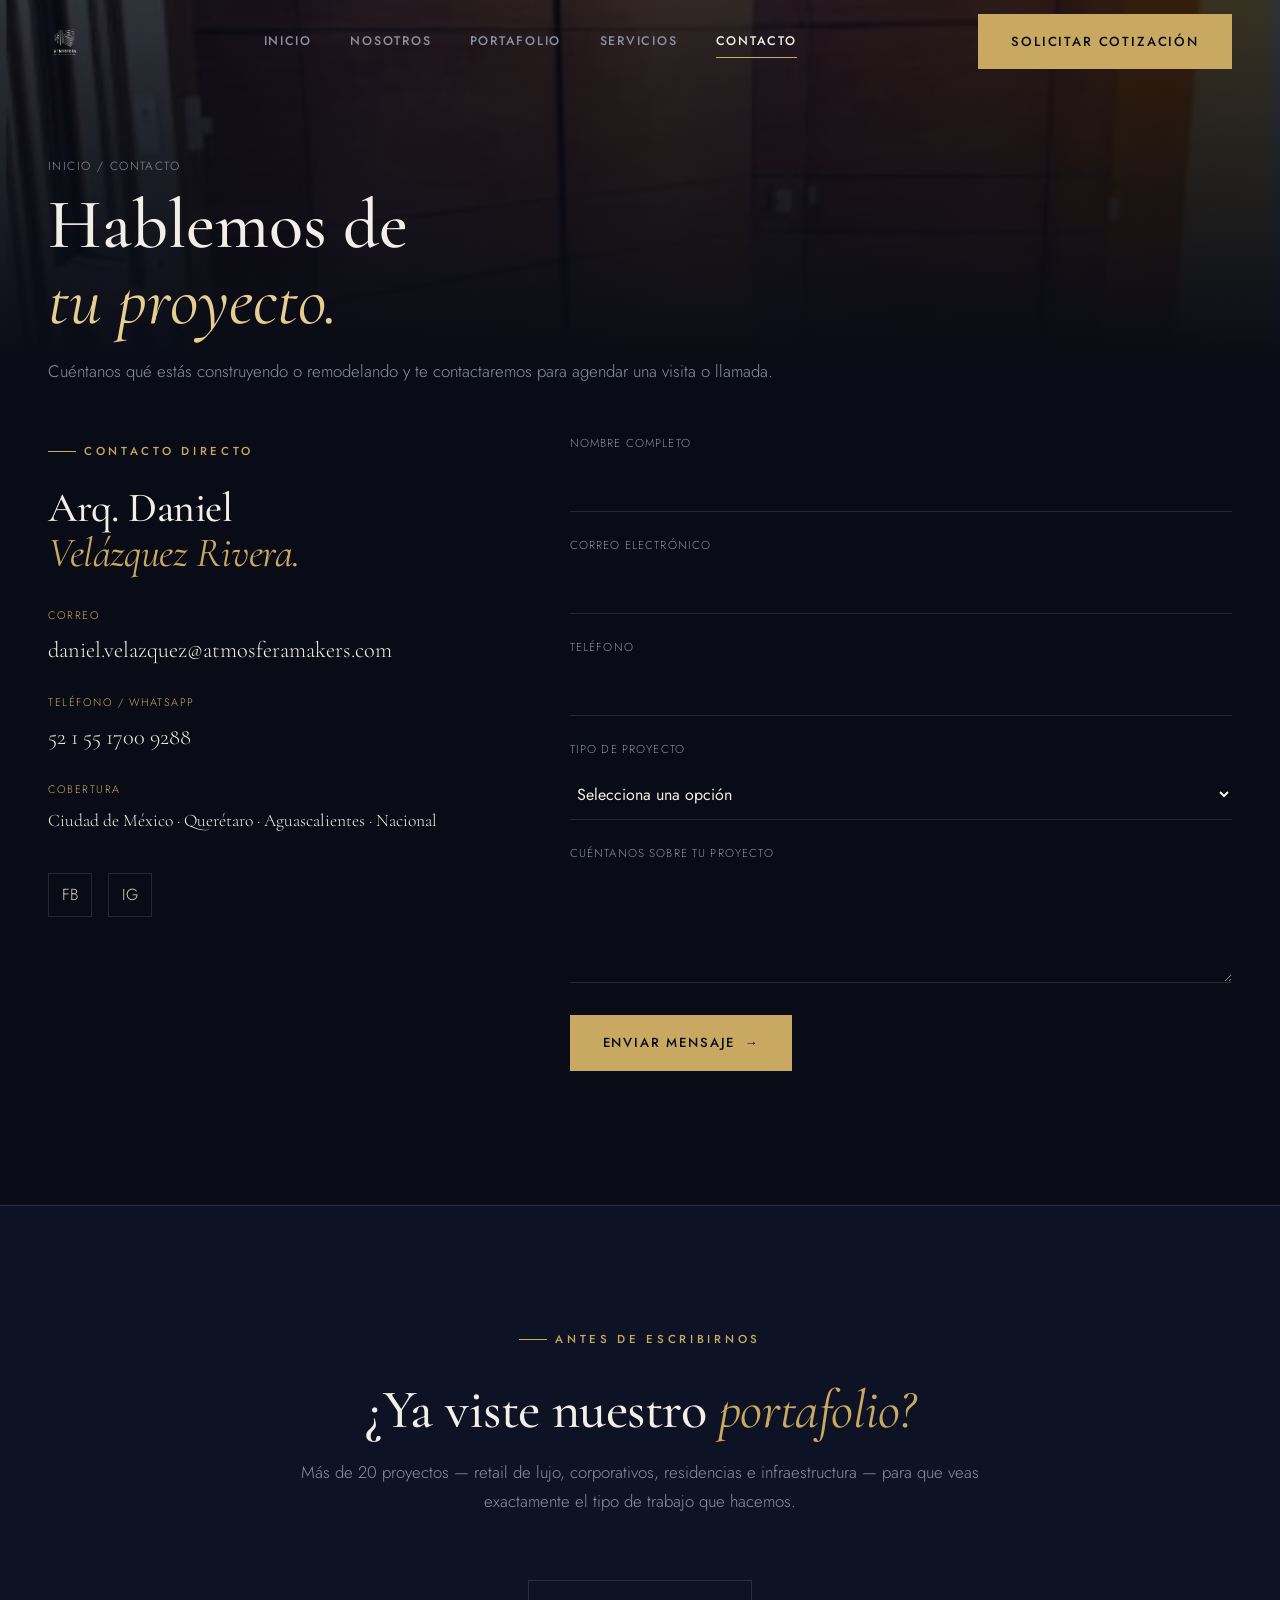
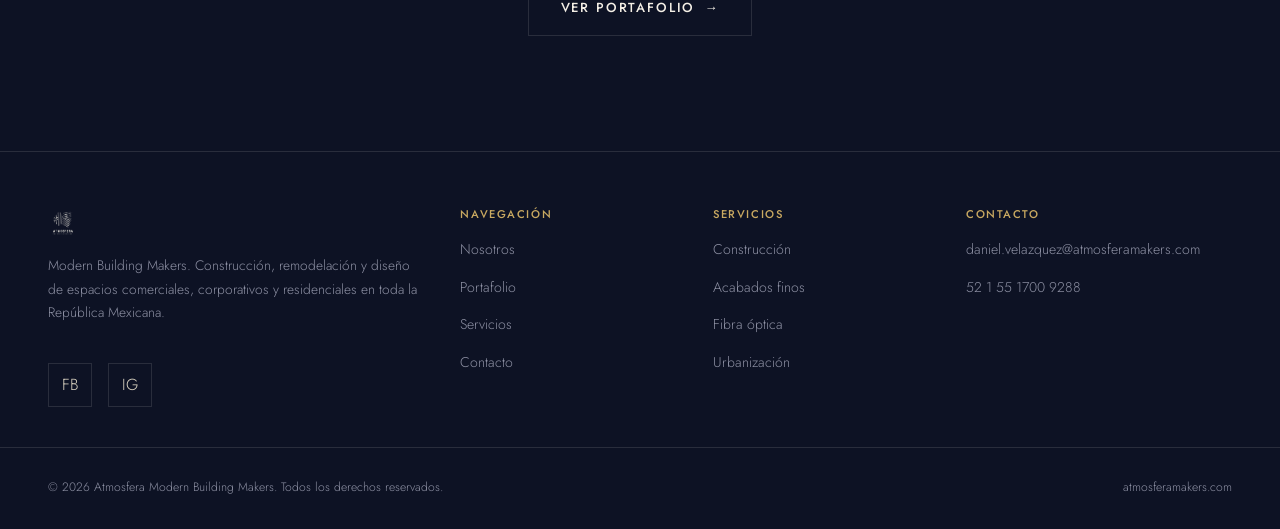
==== contacto.html @ 46e20db8 "Add files via upload" ====
<!DOCTYPE html>
<html lang="es">
<head>
<meta charset="UTF-8">
<meta name="viewport" content="width=device-width, initial-scale=1">
<title>Contacto — Atmosfera | Modern Building Makers</title>
<meta name="description" content="Solicita una cotización con Atmosfera. Escríbenos a daniel.velazquez@atmosferamakers.com o llama al 55 1700 9288.">
<link rel="canonical" href="https://www.atmosferamakers.com/contacto.html">
<meta property="og:site_name" content="Atmosfera">
<meta property="og:title" content="Contacto — Atmosfera">
<meta property="og:description" content="Cuéntanos sobre tu próximo proyecto de construcción, remodelación o diseño de interiores.">
<meta property="og:type" content="website">
<meta property="og:url" content="https://www.atmosferamakers.com/contacto.html">
<meta property="og:image" content="https://www.atmosferamakers.com/assets/img/hero-main.webp">
<meta name="twitter:card" content="summary_large_image">
<meta name="robots" content="index, follow">
<meta name="GPTBot" content="index, follow">
<meta name="Google-Extended" content="index, follow">
<link rel="icon" href="assets/img/favicon.svg" type="image/svg+xml">
<link rel="apple-touch-icon" href="assets/img/apple-touch-icon.png">
<link rel="manifest" href="assets/site.webmanifest">
<link rel="preconnect" href="https://fonts.googleapis.com">
<link rel="preconnect" href="https://fonts.gstatic.com" crossorigin>
<link rel="stylesheet" href="https://fonts.googleapis.com/css2?family=Cormorant+Garamond:ital,wght@0,400;0,500;0,600;1,400;1,500&family=Jost:wght@300;400;500;600&display=swap">
<link rel="stylesheet" href="styles.css?v=20260828">
</head>
<body data-page="contacto">
<a href="#main" class="skip-link">Saltar al contenido</a>
<div class="cursor" data-cursor-root><span class="cursor-dot"></span><span class="cursor-ring"></span></div>

<header class="nav">
  <div class="container nav-inner">
    <a href="index.html" class="nav-logo" aria-label="Atmosfera — inicio">
      <img src="assets/img/logo-light.png" alt="Atmosfera">
    </a>
    <nav class="nav-links" aria-label="Principal">
      <a href="index.html" data-nav="home">Inicio</a>
      <a href="nosotros.html" data-nav="nosotros">Nosotros</a>
      <a href="portafolio.html" data-nav="portafolio">Portafolio</a>
      <a href="servicios.html" data-nav="servicios">Servicios</a>
      <a href="contacto.html" data-nav="contacto">Contacto</a>
    </nav>
    <a href="contacto.html" class="btn btn-primary nav-cta">Solicitar cotización</a>
    <button class="nav-toggle" aria-label="Abrir menú" aria-expanded="false"><span></span><span></span><span></span></button>
  </div>
</header>
<div class="mobile-menu" id="mobile-menu">
  <a href="index.html">Inicio</a>
  <a href="nosotros.html">Nosotros</a>
  <a href="portafolio.html">Portafolio</a>
  <a href="servicios.html">Servicios</a>
  <a href="contacto.html">Contacto</a>
  <a href="contacto.html" class="btn btn-primary">Solicitar cotización</a>
</div>

<main id="main">
  <header class="page-header" style="padding-bottom: 1rem;">
    <div class="page-header-bg"><img src="assets/img/la-herradura-1.webp" alt="Residencia La Herradura remodelada por Atmosfera" loading="eager"></div>
    <div class="container">
      <p class="breadcrumb"><a href="index.html">Inicio</a> / Contacto</p>
      <h1 class="page-title">Hablemos de<br><em>tu proyecto.</em></h1>
      <p class="page-lede">Cuéntanos qué estás construyendo o remodelando y te contactaremos para agendar una visita o llamada.</p>
    </div>
  </header>

  <section class="section" style="padding-top: 2rem;">
    <div class="container contact-grid">
      <div class="contact-info">
        <p class="eyebrow reveal">Contacto directo</p>
        <h2 class="section-title reveal" style="font-size: clamp(1.8rem,3.4vw,2.6rem);">Arq. Daniel<br><em>Velázquez Rivera.</em></h2>
        <dl class="reveal">
          <div>
            <dt>Correo</dt>
            <dd><a href="mailto:daniel.velazquez@atmosferamakers.com" data-brand-email>daniel.velazquez@atmosferamakers.com</a></dd>
          </div>
          <div>
            <dt>Teléfono / WhatsApp</dt>
            <dd><a href="tel:+525517009288" data-brand-phone>52 1 55 1700 9288</a></dd>
          </div>
          <div>
            <dt>Cobertura</dt>
            <dd style="font-size: 1.1rem;">Ciudad de México · Querétaro · Aguascalientes · Nacional</dd>
          </div>
        </dl>
        <div class="social-row reveal">
          <a href="#" data-brand-fb aria-label="Facebook" target="_blank" rel="noopener">FB</a>
          <a href="#" data-brand-ig aria-label="Instagram" target="_blank" rel="noopener">IG</a>
        </div>
      </div>

      <div class="contact-form reveal">
        <form id="contact-form" action="https://formspree.io/f/YOUR_FORM_ID" method="POST">
          <div class="form-field">
            <label for="f-name">Nombre completo</label>
            <input type="text" id="f-name" name="name" required autocomplete="name">
          </div>
          <div class="form-field">
            <label for="f-email">Correo electrónico</label>
            <input type="email" id="f-email" name="email" required autocomplete="email">
          </div>
          <div class="form-field">
            <label for="f-phone">Teléfono</label>
            <input type="tel" id="f-phone" name="phone" autocomplete="tel">
          </div>
          <div class="form-field">
            <label for="f-type">Tipo de proyecto</label>
            <select id="f-type" name="project_type" required>
              <option value="">Selecciona una opción</option>
              <option value="Construcción / remodelación comercial">Construcción / remodelación comercial</option>
              <option value="Residencial">Residencial</option>
              <option value="Corporativo / oficinas">Corporativo / oficinas</option>
              <option value="Fibra óptica / telecomunicaciones">Fibra óptica / telecomunicaciones</option>
              <option value="Urbanización / obra pública">Urbanización / obra pública</option>
              <option value="Otro">Otro</option>
            </select>
          </div>
          <div class="form-field">
            <label for="f-message">Cuéntanos sobre tu proyecto</label>
            <textarea id="f-message" name="message" required></textarea>
          </div>
          <button type="submit" class="btn btn-primary">Enviar mensaje <span class="btn-arrow" aria-hidden="true">&rarr;</span></button>
          <p class="form-status" role="status" aria-live="polite"></p>
        </form>
      </div>
    </div>
  </section>

  <section class="section" style="background: var(--bg-2); border-top: 1px solid var(--line);">
    <div class="container">
      <div class="section-head center">
        <p class="eyebrow reveal" style="justify-content:center;">Antes de escribirnos</p>
        <h2 class="section-title reveal">¿Ya viste nuestro <em>portafolio?</em></h2>
        <p class="lede reveal">Más de 20 proyectos — retail de lujo, corporativos, residencias e infraestructura — para que veas exactamente el tipo de trabajo que hacemos.</p>
      </div>
      <div style="text-align:center;">
        <a href="portafolio.html" class="btn btn-ghost">Ver portafolio <span class="btn-arrow" aria-hidden="true">&rarr;</span></a>
      </div>
    </div>
  </section>
</main>

<footer class="footer">
  <div class="container footer-top">
    <div class="footer-brand">
      <img src="assets/img/logo-light.png" alt="Atmosfera">
      <p>Modern Building Makers. Construcción, remodelación y diseño de espacios comerciales, corporativos y residenciales en toda la República Mexicana.</p>
      <div class="social-row">
        <a href="#" data-brand-fb aria-label="Facebook" target="_blank" rel="noopener">FB</a>
        <a href="#" data-brand-ig aria-label="Instagram" target="_blank" rel="noopener">IG</a>
      </div>
    </div>
    <div class="footer-col">
      <h4>Navegación</h4>
      <ul>
        <li><a href="nosotros.html">Nosotros</a></li>
        <li><a href="portafolio.html">Portafolio</a></li>
        <li><a href="servicios.html">Servicios</a></li>
        <li><a href="contacto.html">Contacto</a></li>
      </ul>
    </div>
    <div class="footer-col">
      <h4>Servicios</h4>
      <ul>
        <li><a href="servicios.html#construccion">Construcción</a></li>
        <li><a href="servicios.html#acabados">Acabados finos</a></li>
        <li><a href="servicios.html#telecom">Fibra óptica</a></li>
        <li><a href="servicios.html#urbanizacion">Urbanización</a></li>
      </ul>
    </div>
    <div class="footer-col">
      <h4>Contacto</h4>
      <ul>
        <li><a href="mailto:daniel.velazquez@atmosferamakers.com" data-brand-email>daniel.velazquez@atmosferamakers.com</a></li>
        <li><a href="tel:+525517009288" data-brand-phone>52 1 55 1700 9288</a></li>
      </ul>
    </div>
  </div>
  <div class="container footer-bottom">
    <p>© <span data-year>2026</span> Atmosfera Modern Building Makers. Todos los derechos reservados.</p>
    <p>atmosferamakers.com</p>
  </div>
</footer>

<script defer src="lib/gsap.min.js"></script>
<script defer src="lib/ScrollTrigger.min.js"></script>
<script defer src="lib/manifest.js"></script>
<script defer src="main.js?v=20260828"></script>
</body>
</html>
---- styles.css ----
/* =============================================================
   ATMOSFERA — Modern Building Makers
   1. Tokens
   ============================================================= */
@property --mesh-angle {
  syntax: '<angle>';
  initial-value: 0deg;
  inherits: false;
}

:root {
  /* palette — deep navy luxury */
  --bg:        #090c16;
  --bg-2:      #0d1224;
  --bg-3:      #131a33;
  --bg-4:      #182047;
  --cream:     #f4efe6;
  --cream-2:   #d9d2c0;
  --cream-3:   #8d90a3;
  --gold:      #c9a961;
  --gold-2:    #e6cd90;
  --royal:     #3546a8;
  --royal-2:   #4d5fc9;
  --line:      rgba(244,239,230,.12);
  --line-2:    rgba(244,239,230,.06);
  --overlay:   rgba(9,12,22,.72);

  --serif: "Cormorant Garamond", "Times New Roman", serif;
  --sans:  "Jost", "Helvetica Neue", Arial, sans-serif;

  --ease-out:    cubic-bezier(0.16, 1, 0.3, 1);
  --ease-in:     cubic-bezier(0.7, 0, 0.84, 0);
  --ease-soft:   cubic-bezier(0.25, 0.46, 0.45, 0.94);
  --ease-bounce: cubic-bezier(0.34, 1.56, 0.64, 1);

  --nav-h: 84px;
  --container: 1360px;
  --radius: 2px;
}

/* =============================================================
   2. Reset & base
   ============================================================= */
*, *::before, *::after { box-sizing: border-box; margin: 0; }
html {
  -webkit-text-size-adjust: 100%;
  tab-size: 2;
  scroll-behavior: smooth;
  scroll-padding-top: var(--nav-h);
}
body {
  font-family: var(--sans);
  font-size: 16px;
  font-weight: 300;
  line-height: 1.65;
  color: var(--cream-2);
  background: var(--bg);
  -webkit-font-smoothing: antialiased;
  text-rendering: optimizeLegibility;
  overflow-x: clip;
  overscroll-behavior-y: none;
}
img, svg, video { display: block; max-width: 100%; }
img { height: auto; }
button { font: inherit; color: inherit; cursor: pointer; border: 0; background: none; }
a { color: inherit; text-decoration: none; }
p { text-wrap: pretty; }
ul { list-style: none; padding: 0; }
h1, h2, h3, h4 { text-wrap: balance; line-height: 1.08; font-weight: 500; color: var(--cream); }
::selection { background: var(--gold); color: var(--bg); }

:focus-visible {
  outline: 1px solid var(--gold);
  outline-offset: 3px;
  border-radius: 1px;
}

.skip-link {
  position: fixed; top: -100px; left: 1rem;
  padding: .7rem 1.2rem; background: var(--cream); color: var(--bg);
  z-index: 9999; border-radius: 3px; font-weight: 500; font-family: var(--sans);
}
.skip-link:focus { top: 1rem; }

/* =============================================================
   3. Utilities
   ============================================================= */
.container { max-width: var(--container); margin: 0 auto; padding: 0 clamp(1.25rem, 4vw, 3rem); }
.sr-only {
  position: absolute; width: 1px; height: 1px; padding: 0; margin: -1px;
  overflow: hidden; clip: rect(0,0,0,0); white-space: nowrap; border: 0;
}
.eyebrow {
  font-family: var(--sans);
  font-size: .72rem;
  letter-spacing: .32em;
  text-transform: uppercase;
  color: var(--gold);
  font-weight: 500;
  display: inline-flex;
  align-items: center;
  gap: .7em;
}
.eyebrow::before {
  content: "";
  width: 28px; height: 1px;
  background: var(--gold);
  display: inline-block;
}
.section { padding: clamp(4.5rem, 9vw, 8.5rem) 0; position: relative; }
.section-head { max-width: 640px; margin-bottom: clamp(2.5rem, 5vw, 4rem); }
.section-head.center { max-width: 700px; margin-left: auto; margin-right: auto; text-align: center; }
.section-title {
  font-family: var(--serif);
  font-size: clamp(2.1rem, 4.4vw, 3.4rem);
  font-weight: 500;
  margin-top: .6em;
  letter-spacing: -0.01em;
}
.section-title em { font-style: italic; color: var(--gold); font-weight: 400; }
.lede { font-size: 1.05rem; color: var(--cream-3); margin-top: 1.1rem; line-height: 1.75; font-weight: 300; }
.divider { height: 1px; background: var(--line); border: 0; margin: 0; }

/* buttons */
.btn {
  display: inline-flex; align-items: center; gap: .7em;
  padding: 1rem 2rem;
  font-family: var(--sans);
  font-size: .82rem;
  letter-spacing: .14em;
  text-transform: uppercase;
  font-weight: 500;
  border: 1px solid transparent;
  transition: all .5s var(--ease-out);
  white-space: nowrap;
  position: relative;
}
.btn-primary { background: var(--gold); color: var(--bg); }
.btn-primary:hover { background: var(--gold-2); transform: translateY(-2px); box-shadow: 0 14px 34px -12px rgba(201,169,97,.5); }
.btn-ghost { border-color: var(--line); color: var(--cream); }
.btn-ghost:hover { border-color: var(--gold); color: var(--gold); }
.btn-arrow { transition: transform .4s var(--ease-out); }
.btn:hover .btn-arrow { transform: translateX(5px); }

/* card halo tilt */
.tilt {
  --mx: 50%; --my: 50%;
  position: relative;
  transform-style: preserve-3d;
  transition: transform .5s var(--ease-out);
}
.tilt::after {
  content: "";
  position: absolute; inset: 0;
  background: radial-gradient(320px circle at var(--mx) var(--my), rgba(201,169,97,.22), transparent 60%);
  opacity: 0; transition: opacity .4s var(--ease-out);
  pointer-events: none; z-index: 2;
}
.tilt:hover::after { opacity: 1; }

/* reveal */
.reveal { opacity: 0; transform: translateY(36px); transition: opacity 1s var(--ease-out), transform 1s var(--ease-out); }
.reveal.is-visible { opacity: 1; transform: none; }
.reveal[data-split] { opacity: 1; transform: none; }
.reveal-delay-1 { transition-delay: .1s; }
.reveal-delay-2 { transition-delay: .2s; }
.reveal-delay-3 { transition-delay: .3s; }

/* split text */
.split-line { overflow: hidden; display: block; }
.split-line > span { display: block; transform: translateY(105%); transition: transform 1s var(--ease-out); }
.split-line.is-visible > span { transform: translateY(0); }

/* =============================================================
   4. Cursor
   ============================================================= */
.cursor { position: fixed; top: 0; left: 0; pointer-events: none; z-index: 9999; display: none; opacity: 0; transition: opacity .3s var(--ease-out); }
.cursor.is-ready { opacity: 1; }
@media (hover: hover) and (pointer: fine) { .cursor { display: block; } }
.cursor-dot, .cursor-ring { position: fixed; top: 0; left: 0; pointer-events: none; will-change: transform; }
.cursor-dot { width: 5px; height: 5px; margin: -2.5px; background: var(--gold); border-radius: 50%; }
.cursor-ring {
  width: 34px; height: 34px; margin: -17px; border: 1px solid rgba(244,239,230,.5); border-radius: 50%;
  transition: width .4s var(--ease-out), height .4s var(--ease-out), margin .4s var(--ease-out), border-color .4s var(--ease-out);
}
.cursor.is-interactive .cursor-ring { width: 56px; height: 56px; margin: -28px; border-color: var(--gold); }
.has-cursor, .has-cursor a, .has-cursor button { cursor: none; }

/* =============================================================
   5. Navigation
   ============================================================= */
.nav {
  position: fixed; top: 0; left: 0; right: 0; z-index: 1000;
  height: var(--nav-h);
  display: flex; align-items: center;
  background: transparent;
  border-bottom: 1px solid transparent;
  transition: background .5s var(--ease-out), border-color .5s var(--ease-out), height .4s var(--ease-out);
}
.nav.is-scrolled { background: rgba(9,12,22,.88); backdrop-filter: blur(14px); border-color: var(--line); height: 72px; }
.nav-inner { width: 100%; display: flex; align-items: center; justify-content: space-between; gap: 2rem; }
.nav-logo { display: flex; align-items: center; gap: .7rem; }
.nav-logo img { height: 34px; width: auto; }
.nav-links { display: none; align-items: center; gap: 2.4rem; }
.nav-links a {
  font-size: .78rem; letter-spacing: .14em; text-transform: uppercase; font-weight: 500;
  color: var(--cream-3); position: relative; padding: .4rem 0;
  transition: color .35s var(--ease-out);
}
.nav-links a::after {
  content: ""; position: absolute; left: 0; right: 100%; bottom: 0; height: 1px; background: var(--gold);
  transition: right .4s var(--ease-out);
}
.nav-links a:hover, .nav-links a.is-active { color: var(--cream); }
.nav-links a:hover::after, .nav-links a.is-active::after { right: 0; }
.nav-cta { display: none; }
.nav-toggle {
  display: flex; flex-direction: column; gap: 5px; padding: .5rem;
  z-index: 1001;
}
.nav-toggle span { width: 22px; height: 1px; background: var(--cream); transition: all .4s var(--ease-out); }
.nav-toggle.is-open span:nth-child(1) { transform: translateY(6px) rotate(45deg); }
.nav-toggle.is-open span:nth-child(2) { opacity: 0; }
.nav-toggle.is-open span:nth-child(3) { transform: translateY(-6px) rotate(-45deg); }

.mobile-menu {
  position: fixed; inset: 0; z-index: 999;
  background: var(--bg-2);
  display: flex; flex-direction: column; justify-content: center; align-items: flex-start;
  padding: 2rem clamp(1.25rem,4vw,3rem);
  gap: 1.6rem;
  opacity: 0; visibility: hidden;
  transition: opacity .5s var(--ease-out), visibility 0s linear .5s;
}
.mobile-menu.is-open { opacity: 1; visibility: visible; transition: opacity .5s var(--ease-out); }
.mobile-menu a { font-family: var(--serif); font-size: clamp(2rem,8vw,3rem); font-style: italic; color: var(--cream); }
.mobile-menu .btn { margin-top: 1rem; }

@media (min-width: 960px) {
  .nav-links { display: flex; }
  .nav-cta { display: inline-flex; }
  .nav-toggle { display: none; }
}

/* =============================================================
   6. Splash
   ============================================================= */
.splash {
  position: fixed; inset: 0; z-index: 10000;
  background: var(--bg);
  display: flex; align-items: center; justify-content: center;
  animation: splashOut .6s var(--ease-out) 2.2s forwards;
}
.splash img { width: 72px; height: 72px; animation: splashPulse 1.4s var(--ease-soft) infinite; }
@keyframes splashPulse { 0%,100% { opacity: .4; transform: scale(.94); } 50% { opacity: 1; transform: scale(1); } }
@keyframes splashOut { to { opacity: 0; visibility: hidden; pointer-events: none; } }
.no-js .splash { display: none; }

/* =============================================================
   7. Hero
   ============================================================= */
.hero {
  position: relative;
  min-height: 100svh;
  display: flex; align-items: flex-end;
  overflow: hidden;
  padding-top: var(--nav-h);
}
.hero-bg { position: absolute; inset: 0; z-index: 0; }
.hero-bg img { width: 100%; height: 100%; object-fit: cover; filter: saturate(1.02) contrast(1.03) brightness(.72); }
.hero-bg::after {
  content: "";
  position: absolute; inset: 0;
  background:
    linear-gradient(180deg, rgba(9,12,22,.55) 0%, rgba(9,12,22,.35) 32%, rgba(9,12,22,.55) 68%, var(--bg) 100%),
    linear-gradient(90deg, rgba(9,12,22,.75) 0%, transparent 45%);
}
.hero-mesh {
  position: absolute; inset: -20%; z-index: 1; pointer-events: none; mix-blend-mode: screen; opacity: .5;
  background: conic-gradient(from var(--mesh-angle), transparent, rgba(201,169,97,.16), transparent 30%);
  animation: meshSpin 22s linear infinite;
  filter: blur(60px);
}
@keyframes meshSpin { to { --mesh-angle: 360deg; } }
.hero-grain {
  position: absolute; inset: 0; z-index: 1; opacity: .05; pointer-events: none; mix-blend-mode: overlay;
  background-image: url("data:image/svg+xml,%3Csvg xmlns='http://www.w3.org/2000/svg' width='90' height='90'%3E%3Cfilter id='n'%3E%3CfeTurbulence type='fractalNoise' baseFrequency='0.9' numOctaves='2' stitchTiles='stitch'/%3E%3C/filter%3E%3Crect width='100%25' height='100%25' filter='url(%23n)'/%3E%3C/svg%3E");
}
.hero-inner { position: relative; z-index: 2; width: 100%; padding-bottom: clamp(3rem, 7vw, 5.5rem); }
.hero-meta {
  display: flex; align-items: center; gap: .8rem;
  font-size: .74rem; letter-spacing: .28em; text-transform: uppercase; color: var(--cream-2); font-weight: 500;
  margin-bottom: 1.6rem;
}
.hero-meta .dot { width: 5px; height: 5px; border-radius: 50%; background: var(--gold); }
.hero-title {
  font-family: var(--serif);
  font-size: clamp(2.8rem, 7.4vw, 6.4rem);
  font-weight: 500;
  color: var(--cream);
  max-width: 16em;
}
.hero-title em { font-style: italic; color: var(--gold-2); font-weight: 400; }
.hero-sub {
  margin-top: 1.6rem;
  max-width: 34em;
  font-size: 1.08rem;
  color: var(--cream-2);
  font-weight: 300;
  line-height: 1.75;
}
.hero-foot {
  margin-top: 2.8rem;
  display: flex; flex-wrap: wrap; align-items: center; gap: 1.4rem;
}
.hero-scroll {
  position: absolute; right: clamp(1.25rem,4vw,3rem); bottom: clamp(1.5rem,4vw,3rem); z-index: 2;
  display: none; align-items: center; gap: .8rem;
  writing-mode: vertical-rl;
  font-size: .68rem; letter-spacing: .22em; text-transform: uppercase; color: var(--cream-3);
}
.hero-scroll::after { content: ""; width: 1px; height: 46px; background: linear-gradient(var(--gold), transparent); }
@media (min-width: 720px) { .hero-scroll { display: flex; } }

/* page header (inner pages) */
.page-header {
  position: relative; padding: calc(var(--nav-h) + 4.5rem) 0 4rem; overflow: hidden;
}
.page-header-bg { position: absolute; inset: 0; z-index: 0; }
.page-header-bg img { width: 100%; height: 100%; object-fit: cover; filter: brightness(.4) saturate(1.05); }
.page-header-bg::after { content: ""; position: absolute; inset: 0; background: linear-gradient(180deg, rgba(9,12,22,.5), var(--bg) 92%); }
.page-header .container { position: relative; z-index: 1; }
.page-title { font-family: var(--serif); font-size: clamp(2.6rem, 6vw, 4.4rem); margin-top: .7rem; }
.page-title em { color: var(--gold-2); font-style: italic; font-weight: 400; }
.page-lede { max-width: 46em; margin-top: 1.2rem; font-size: 1.05rem; color: var(--cream-3); }
.breadcrumb { font-size: .74rem; letter-spacing: .12em; text-transform: uppercase; color: var(--cream-3); }
.breadcrumb a:hover { color: var(--gold); }

/* =============================================================
   8. Marquee
   ============================================================= */
.marquee-wrap {
  border-top: 1px solid var(--line); border-bottom: 1px solid var(--line);
  padding: 1.9rem 0; overflow: hidden; background: var(--bg-2);
}
.marquee-track { display: flex; width: max-content; gap: 3.2rem; animation: marquee 42s linear infinite; }
.marquee-track span {
  font-family: var(--serif); font-style: italic; font-size: 1.35rem; color: var(--cream-3);
  white-space: nowrap; display: flex; align-items: center; gap: 3.2rem;
}
.marquee-track span::after { content: "—"; color: var(--gold); font-style: normal; opacity: .5; }
@keyframes marquee { to { transform: translateX(-50%); } }

/* =============================================================
   9. About / stats
   ============================================================= */
.about-grid { display: grid; gap: 3rem; grid-template-columns: 1fr; align-items: center; }
.about-figure { position: relative; }
.about-figure img { width: 100%; aspect-ratio: 4/5; object-fit: cover; }
.about-figure::before {
  content: ""; position: absolute; top: -18px; left: -18px; right: 18px; bottom: 18px;
  border: 1px solid var(--gold); z-index: -1;
}
.about-copy .kicker-num { font-family: var(--serif); font-size: 5rem; color: var(--gold); line-height: 1; opacity: .5; }
.about-copy p { margin-top: 1.4rem; font-size: 1.02rem; color: var(--cream-2); line-height: 1.85; }
.about-copy p + p { margin-top: 1.1rem; }

.stats-grid { display: grid; grid-template-columns: repeat(2, 1fr); gap: 2.5rem; margin-top: 3.5rem; }
.stat { border-top: 1px solid var(--line); padding-top: 1.4rem; }
.stat-num { font-family: var(--serif); font-size: clamp(2.4rem, 4.5vw, 3.4rem); color: var(--cream); display: flex; align-items: baseline; gap: .1em; }
.stat-num .suffix { color: var(--gold); }
.stat-label { margin-top: .4rem; font-size: .78rem; letter-spacing: .08em; text-transform: uppercase; color: var(--cream-3); }

.collab-list { display: flex; flex-wrap: wrap; gap: .8rem 1.2rem; margin-top: 1.6rem; }
.collab-list li {
  font-size: .8rem; letter-spacing: .05em; color: var(--cream-2);
  padding: .55rem 1.1rem; border: 1px solid var(--line);
}

@media (min-width: 960px) {
  .about-grid { grid-template-columns: .85fr 1.15fr; gap: 5rem; }
  .stats-grid { grid-template-columns: repeat(4, 1fr); }
}

/* =============================================================
   10. Project cards / portfolio grid
   ============================================================= */
.portfolio-filters { display: flex; flex-wrap: wrap; gap: .7rem; margin-bottom: 2.8rem; }
.filter-btn {
  padding: .6rem 1.3rem; font-size: .74rem; letter-spacing: .1em; text-transform: uppercase;
  border: 1px solid var(--line); color: var(--cream-3); transition: all .4s var(--ease-out);
}
.filter-btn:hover { color: var(--cream); border-color: var(--cream-3); }
.filter-btn.is-active { background: var(--gold); border-color: var(--gold); color: var(--bg); }

.portfolio-grid { display: grid; grid-template-columns: 1fr; gap: 1.6rem; }
.pcard {
  position: relative; overflow: hidden; cursor: pointer;
  border: 1px solid var(--line);
  background: var(--bg-3);
}
.pcard-img { position: relative; aspect-ratio: 4/3; overflow: hidden; }
.pcard-img img { width: 100%; height: 100%; object-fit: cover; transition: transform .9s var(--ease-out), filter .9s var(--ease-out); }
.pcard:hover .pcard-img img { transform: scale(1.08); filter: saturate(1.15); }
.pcard-img::after {
  content: ""; position: absolute; inset: 0;
  background: linear-gradient(180deg, transparent 40%, rgba(9,12,22,.92) 100%);
}
.pcard-tag {
  position: absolute; top: 1rem; left: 1rem; z-index: 2;
  font-size: .66rem; letter-spacing: .12em; text-transform: uppercase; color: var(--bg);
  background: var(--gold); padding: .35rem .8rem;
}
.pcard-body { position: absolute; left: 0; right: 0; bottom: 0; z-index: 2; padding: 1.5rem; }
.pcard-name { font-family: var(--serif); font-size: 1.5rem; color: var(--cream); }
.pcard-loc { margin-top: .3rem; font-size: .76rem; color: var(--cream-3); letter-spacing: .03em; }
.pcard-view {
  display: inline-flex; align-items: center; gap: .5em; margin-top: .9rem;
  font-size: .7rem; letter-spacing: .12em; text-transform: uppercase; color: var(--gold-2);
  opacity: 0; transform: translateY(6px); transition: all .4s var(--ease-out);
}
.pcard:hover .pcard-view { opacity: 1; transform: none; }

.pcard.is-hidden { display: none; }

@media (min-width: 720px) { .portfolio-grid { grid-template-columns: repeat(2, 1fr); } }
@media (min-width: 1280px) { .portfolio-grid { grid-template-columns: repeat(3, 1fr); } }

/* featured bento (home) */
.bento { display: grid; grid-template-columns: 1fr; gap: 1.4rem; }
.bento .pcard:nth-child(1) { grid-column: span 1; }
@media (min-width: 720px) {
  .bento { grid-template-columns: repeat(4, 1fr); grid-auto-rows: 260px; }
  .bento .pcard:nth-child(1) { grid-column: span 2; grid-row: span 2; }
  .bento .pcard:nth-child(2) { grid-column: span 2; }
  .bento .pcard:nth-child(3) { grid-column: span 2; }
  .bento .pcard:nth-child(4) { grid-column: span 2; grid-row: span 1; }
  .bento .pcard:nth-child(5) { grid-column: span 2; grid-row: span 1; }
  .bento .pcard-img, .bento .pcard { height: 100%; }
}

/* project dialog */
.pdialog {
  border: 0; padding: 0; max-width: min(980px, 92vw); width: 100%;
  background: var(--bg-2); color: var(--cream-2);
  max-height: 88vh;
}
.pdialog::backdrop { background: rgba(9,12,22,.86); backdrop-filter: blur(6px); }
.pdialog-inner { max-height: 88vh; overflow-y: auto; }
.pdialog-gallery { display: grid; grid-template-columns: repeat(2,1fr); gap: 2px; background: var(--line); }
.pdialog-gallery img { width: 100%; height: 100%; object-fit: cover; aspect-ratio: 4/3; }
.pdialog-gallery img:only-child { grid-column: span 2; aspect-ratio: 16/9; }
.pdialog-body { padding: clamp(1.5rem, 4vw, 3rem); }
.pdialog-close {
  position: sticky; float: right; top: 1rem; right: 1rem; z-index: 5;
  width: 40px; height: 40px; display: flex; align-items: center; justify-content: center;
  background: var(--bg); border: 1px solid var(--line); color: var(--cream);
  margin: 1rem 1rem 0 0;
}
.pdialog-close:hover { border-color: var(--gold); color: var(--gold); }
.pdialog-meta { display: flex; flex-wrap: wrap; gap: 1.6rem; margin: 1.6rem 0 1.4rem; padding-top: 1.4rem; border-top: 1px solid var(--line); }
.pdialog-meta div span { display: block; }
.pdialog-meta .k { font-size: .68rem; letter-spacing: .1em; text-transform: uppercase; color: var(--gold); margin-bottom: .3rem; }
.pdialog-meta .v { font-size: .92rem; color: var(--cream-2); }
.pdialog-tags { display: flex; flex-wrap: wrap; gap: .5rem; margin-top: 1.4rem; }
.pdialog-tags span { font-size: .7rem; letter-spacing: .06em; padding: .4rem .8rem; border: 1px solid var(--line); color: var(--cream-3); }

/* =============================================================
   11. Services
   ============================================================= */
.services-grid { display: grid; grid-template-columns: 1fr; gap: 1px; background: var(--line); border: 1px solid var(--line); }
.service-card { background: var(--bg); padding: clamp(1.8rem, 3vw, 2.6rem); transition: background .5s var(--ease-out); }
.service-card:hover { background: var(--bg-3); }
.service-num { font-family: var(--serif); font-size: 1rem; color: var(--gold); }
.service-title { font-family: var(--serif); font-size: 1.5rem; margin-top: .8rem; }
.service-blurb { margin-top: .7rem; font-size: .92rem; color: var(--cream-3); line-height: 1.6; }
.service-items { margin-top: 1.4rem; display: flex; flex-direction: column; gap: .55rem; }
.service-items li { font-size: .86rem; color: var(--cream-2); padding-left: 1.2rem; position: relative; }
.service-items li::before { content: ""; position: absolute; left: 0; top: .6em; width: 6px; height: 1px; background: var(--gold); }

@media (min-width: 720px) { .services-grid { grid-template-columns: repeat(2, 1fr); } }
@media (min-width: 1280px) { .services-grid { grid-template-columns: repeat(3, 1fr); } }

/* =============================================================
   12. Before/After
   ============================================================= */
.ba-wrap {
  position: relative; aspect-ratio: 4/3; overflow: hidden; border: 1px solid var(--line);
  max-width: 640px; margin: 0 auto;
}
.ba-wrap img { position: absolute; inset: 0; width: 100%; height: 100%; object-fit: cover; }
.ba-after { clip-path: inset(0 0 0 50%); }
.ba-handle {
  position: absolute; top: 0; bottom: 0; left: 50%; width: 2px; background: var(--gold);
  transform: translateX(-1px); cursor: ew-resize;
}
.ba-handle::after {
  content: "⟷"; position: absolute; top: 50%; left: 50%; transform: translate(-50%,-50%);
  width: 44px; height: 44px; border-radius: 50%; background: var(--gold); color: var(--bg);
  display: flex; align-items: center; justify-content: center; font-size: 1.1rem;
}
.ba-label { position: absolute; top: 1rem; z-index: 3; font-size: .68rem; letter-spacing: .14em; text-transform: uppercase; padding: .4rem .8rem; background: rgba(9,12,22,.7); color: var(--cream); }
.ba-label.before { left: 1rem; }
.ba-label.after { right: 1rem; }

/* =============================================================
   13. CTA band / Contact
   ============================================================= */
.cta-band {
  position: relative; padding: clamp(4rem, 8vw, 7rem) 0;
  background: linear-gradient(160deg, var(--bg-4), var(--bg-2));
  border-top: 1px solid var(--line); border-bottom: 1px solid var(--line);
  overflow: hidden;
}
.cta-band::before {
  content: ""; position: absolute; inset: -40%; opacity: .35; pointer-events: none;
  background: radial-gradient(circle at 30% 30%, rgba(201,169,97,.25), transparent 55%);
}
.cta-inner { position: relative; z-index: 1; display: flex; flex-direction: column; gap: 2rem; align-items: flex-start; }
.cta-title { font-family: var(--serif); font-size: clamp(2rem, 4.6vw, 3.2rem); max-width: 14em; }
.cta-title em { color: var(--gold-2); font-style: italic; }
.cta-actions { display: flex; flex-wrap: wrap; gap: 1rem; }

@media (min-width: 960px) {
  .cta-inner { flex-direction: row; justify-content: space-between; align-items: center; }
}

.contact-grid { display: grid; grid-template-columns: 1fr; gap: 3rem; }
.contact-info dl { display: flex; flex-direction: column; gap: 1.6rem; margin-top: 2rem; }
.contact-info dt { font-size: .68rem; letter-spacing: .14em; text-transform: uppercase; color: var(--gold); }
.contact-info dd { margin-top: .4rem; font-family: var(--serif); font-size: 1.4rem; color: var(--cream); }
.contact-info dd a:hover { color: var(--gold); }
.social-row { display: flex; gap: 1rem; margin-top: 2.4rem; }
.social-row a {
  width: 44px; height: 44px; display: flex; align-items: center; justify-content: center;
  border: 1px solid var(--line); color: var(--cream-2); transition: all .4s var(--ease-out);
}
.social-row a:hover { border-color: var(--gold); color: var(--gold); }

.form-field { margin-bottom: 1.5rem; }
.form-field label { display: block; font-size: .72rem; letter-spacing: .1em; text-transform: uppercase; color: var(--cream-3); margin-bottom: .6rem; }
.form-field input, .form-field select, .form-field textarea {
  width: 100%; background: transparent; border: 0; border-bottom: 1px solid var(--line);
  padding: .8rem .2rem; color: var(--cream); font-family: var(--sans); font-size: 1rem;
  transition: border-color .4s var(--ease-out);
}
.form-field select option { background: var(--bg-2); }
.form-field input:focus, .form-field select:focus, .form-field textarea:focus { border-color: var(--gold); outline: none; }
.form-field textarea { resize: vertical; min-height: 110px; }
.form-status { margin-top: 1.2rem; font-size: .86rem; }
.form-status.is-success { color: var(--gold-2); }
.form-status.is-error { color: #d98a7a; }

@media (min-width: 960px) { .contact-grid { grid-template-columns: .8fr 1.2fr; gap: 5rem; } }

/* =============================================================
   14. Footer
   ============================================================= */
.footer { padding: 3.5rem 0 2rem; border-top: 1px solid var(--line); background: var(--bg-2); }
.footer-top { display: grid; grid-template-columns: 1fr; gap: 2.5rem; padding-bottom: 2.5rem; }
.footer-brand img { height: 30px; margin-bottom: 1rem; }
.footer-brand p { font-size: .86rem; color: var(--cream-3); max-width: 30em; line-height: 1.7; }
.footer-col h4 { font-size: .7rem; letter-spacing: .14em; text-transform: uppercase; color: var(--gold); margin-bottom: 1rem; }
.footer-col ul { display: flex; flex-direction: column; gap: .7rem; }
.footer-col a { font-size: .88rem; color: var(--cream-3); transition: color .3s var(--ease-out); }
.footer-col a:hover { color: var(--cream); }
.footer-bottom {
  display: flex; flex-direction: column; gap: 1rem; padding-top: 1.8rem; border-top: 1px solid var(--line);
  font-size: .76rem; color: var(--cream-3);
}
@media (min-width: 720px) {
  .footer-top { grid-template-columns: 1.4fr .8fr .8fr 1fr; }
  .footer-bottom { flex-direction: row; justify-content: space-between; align-items: center; }
}

/* =============================================================
   15. Responsive breakpoints (already inline above); extra polish
   ============================================================= */
@media (min-width: 540px) { }
@media (min-width: 1600px) { .container { max-width: 1480px; } }

/* =============================================================
   16. Reduced motion — ONLY intrusive effects
   ============================================================= */
@media (prefers-reduced-motion: reduce) {
  .hero-mesh { animation: none; }
  .marquee-track { animation: none; }
  .splash img { animation: none; }
}
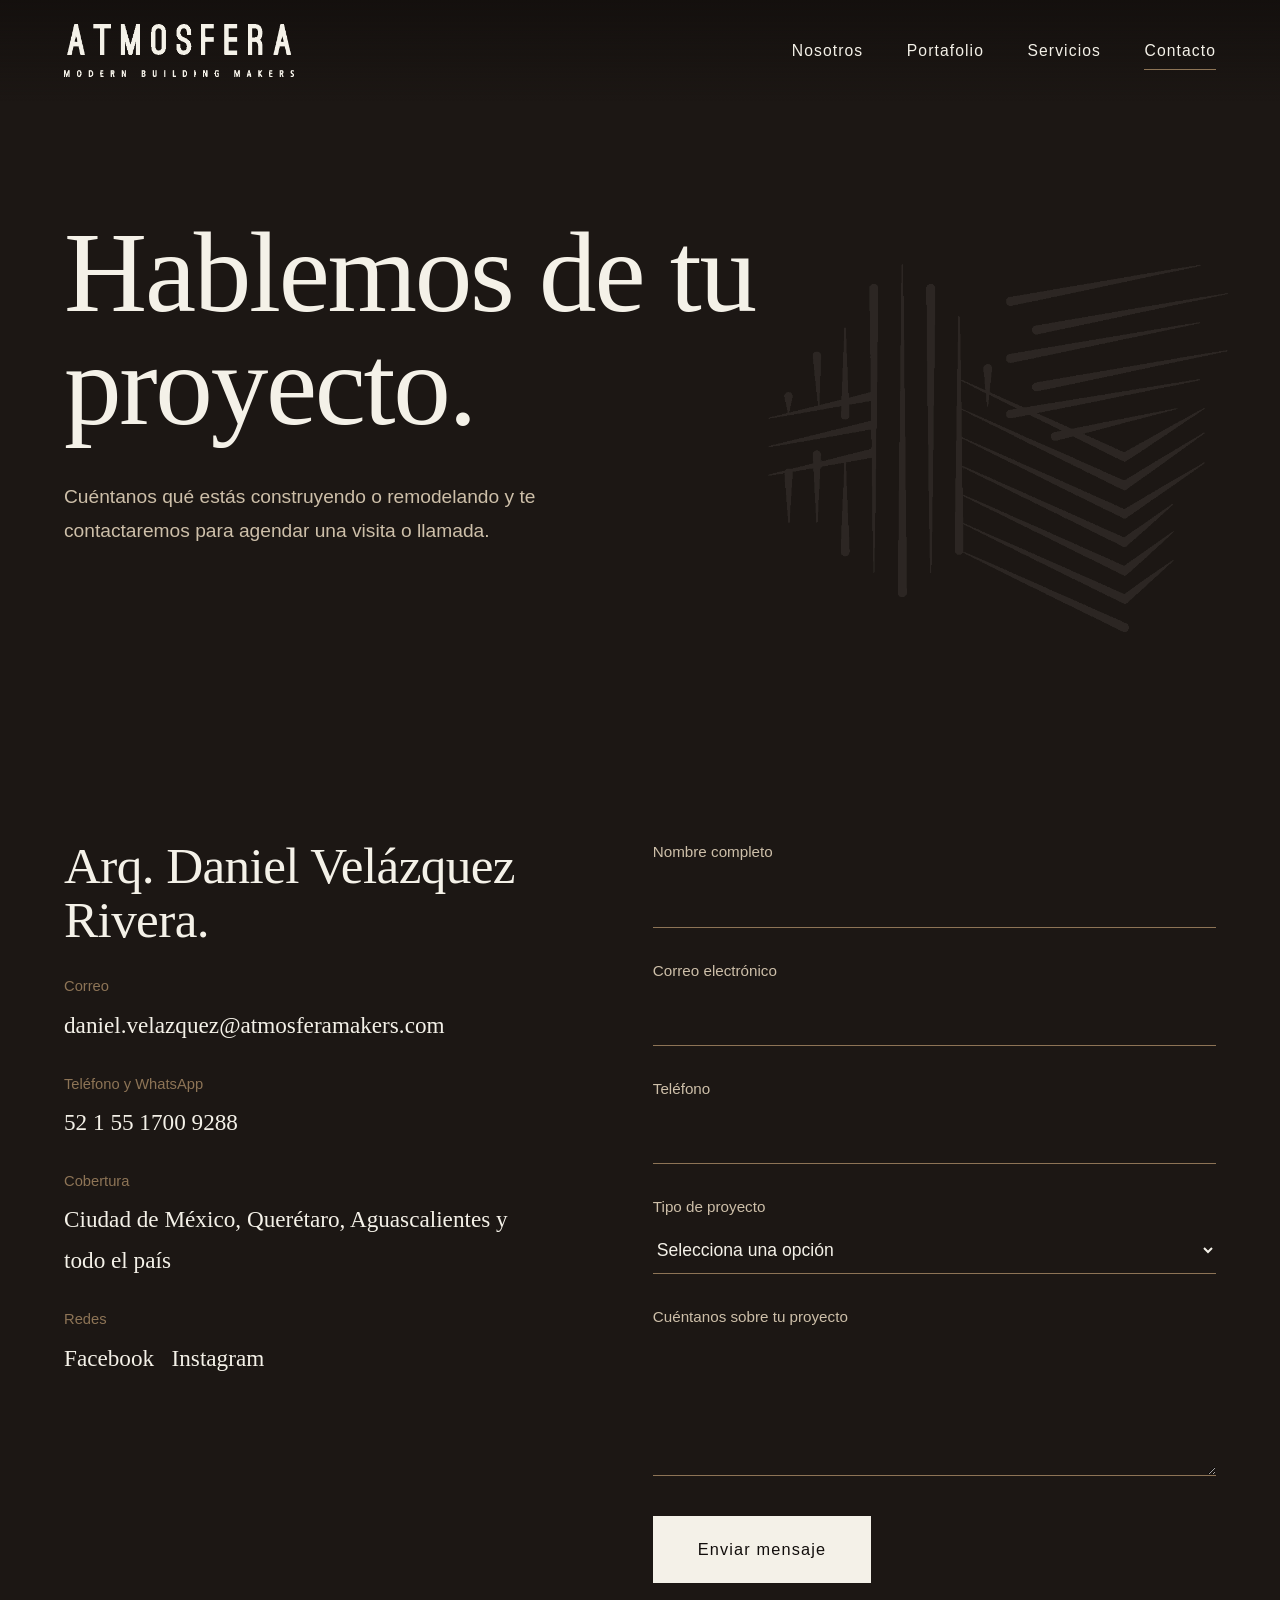
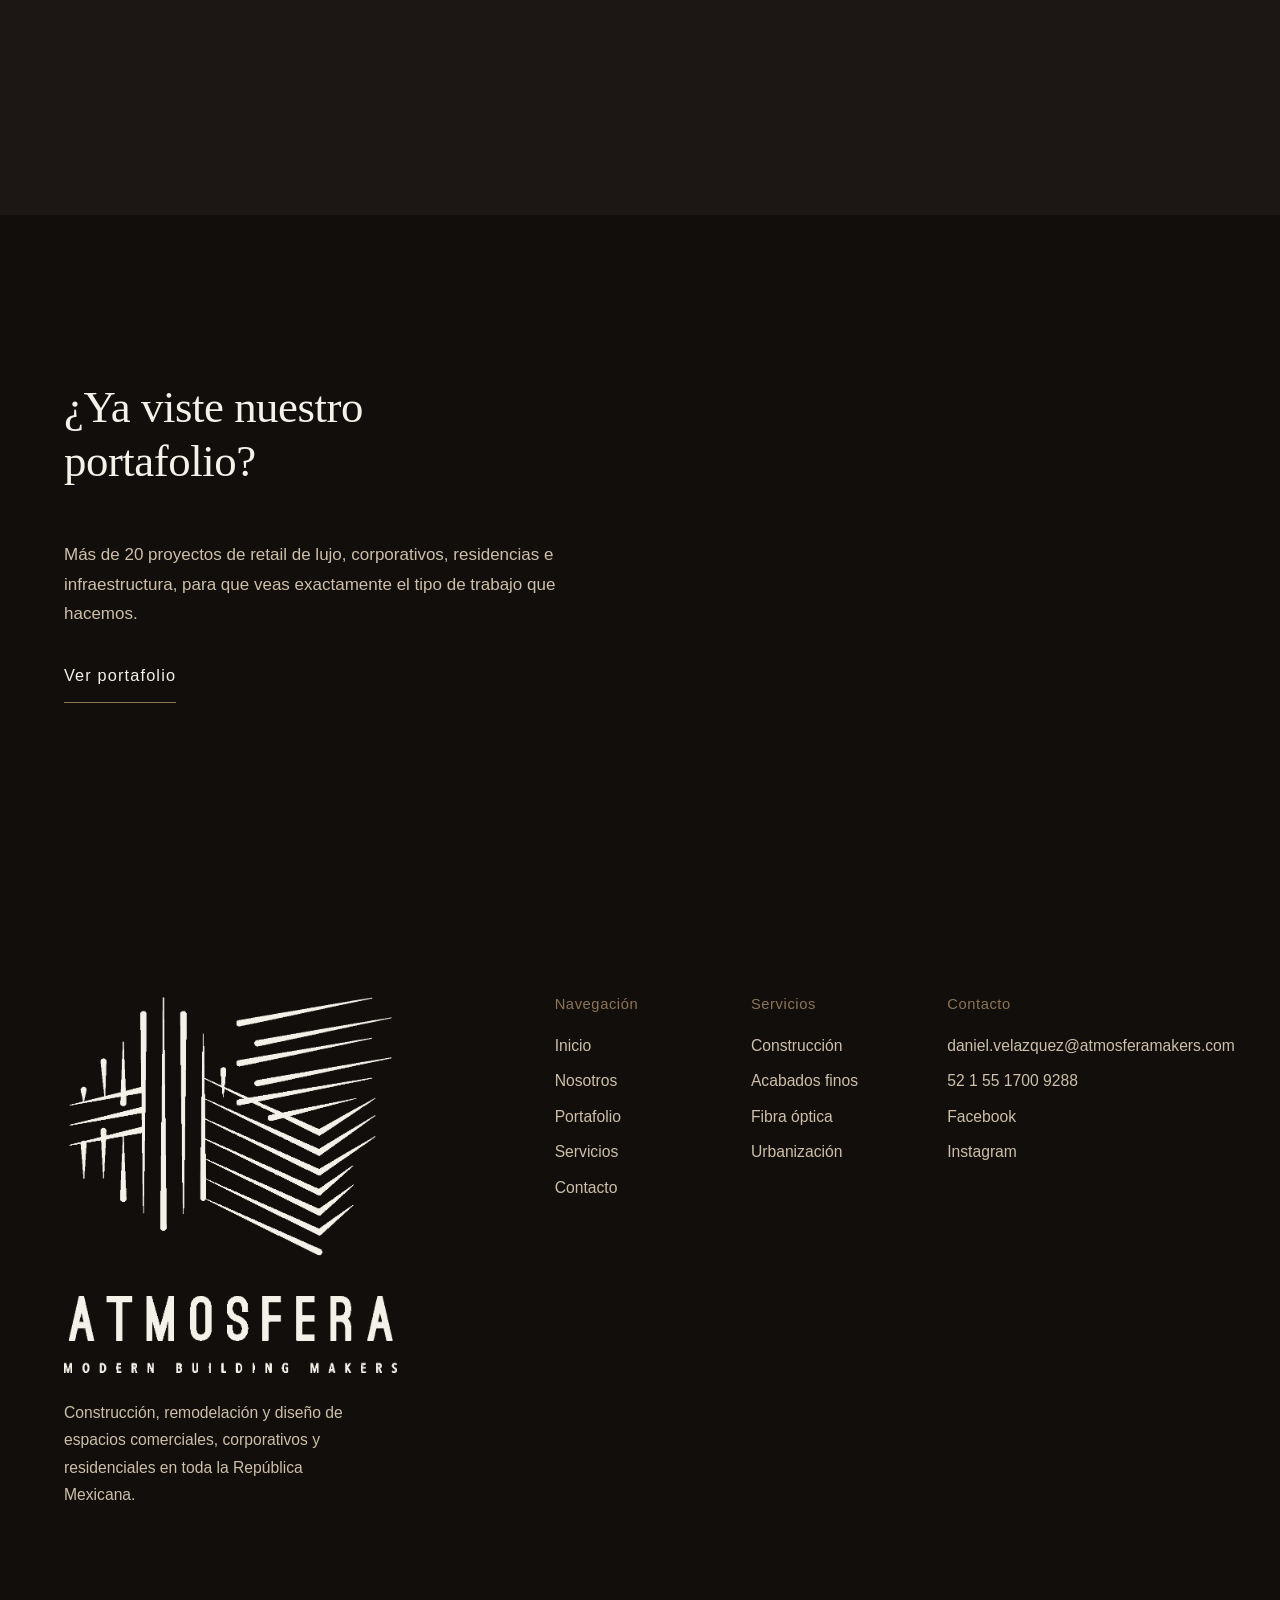
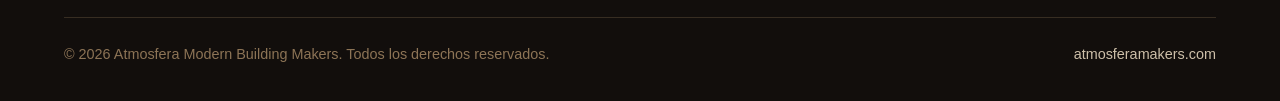
==== commit 869c8869: "Add files via upload" ====
--- a/contacto.html
+++ b/contacto.html
@@ -2,188 +2,105 @@
 <html lang="es">
 <head>
 <meta charset="UTF-8">
-<meta name="viewport" content="width=device-width, initial-scale=1">
-<title>Contacto — Atmosfera | Modern Building Makers</title>
-<meta name="description" content="Solicita una cotización con Atmosfera. Escríbenos a daniel.velazquez@atmosferamakers.com o llama al 55 1700 9288.">
+<meta name="viewport" content="width=device-width, initial-scale=1, viewport-fit=cover">
+<title>Contacto — Atmosfera Modern Building Makers</title>
+<meta name="description" content="Solicita una cotización con Atmosfera. Atendemos proyectos en Ciudad de México, Querétaro, Aguascalientes y todo el país.">
 <link rel="canonical" href="https://www.atmosferamakers.com/contacto.html">
+<meta name="theme-color" content="#120e0c">
+<meta name="color-scheme" content="dark">
+
 <meta property="og:site_name" content="Atmosfera">
-<meta property="og:title" content="Contacto — Atmosfera">
-<meta property="og:description" content="Cuéntanos sobre tu próximo proyecto de construcción, remodelación o diseño de interiores.">
+<meta property="og:locale" content="es_MX">
+<meta property="og:title" content="Contacto — Atmosfera Modern Building Makers">
+<meta property="og:description" content="Solicita una cotización con Atmosfera. Atendemos proyectos en Ciudad de México, Querétaro, Aguascalientes y todo el país.">
 <meta property="og:type" content="website">
 <meta property="og:url" content="https://www.atmosferamakers.com/contacto.html">
-<meta property="og:image" content="https://www.atmosferamakers.com/assets/img/hero-main.webp">
+<meta property="og:image" content="https://www.atmosferamakers.com/assets/img/og-image.jpg">
+<meta property="og:image:width" content="1200">
+<meta property="og:image:height" content="630">
 <meta name="twitter:card" content="summary_large_image">
-<meta name="robots" content="index, follow">
+<meta name="twitter:title" content="Contacto — Atmosfera Modern Building Makers">
+<meta name="twitter:description" content="Solicita una cotización con Atmosfera. Atendemos proyectos en Ciudad de México, Querétaro, Aguascalientes y todo el país.">
+<meta name="twitter:image" content="https://www.atmosferamakers.com/assets/img/og-image.jpg">
+
+<meta name="robots" content="index, follow, max-image-preview:large">
 <meta name="GPTBot" content="index, follow">
+<meta name="ClaudeBot" content="index, follow">
 <meta name="Google-Extended" content="index, follow">
-<link rel="icon" href="assets/img/favicon.svg" type="image/svg+xml">
+<meta name="PerplexityBot" content="index, follow">
+
+<link rel="icon" href="assets/img/favicon-64.png" type="image/png" sizes="64x64">
+<link rel="icon" href="assets/img/favicon-32.png" type="image/png" sizes="32x32">
 <link rel="apple-touch-icon" href="assets/img/apple-touch-icon.png">
 <link rel="manifest" href="assets/site.webmanifest">
-<link rel="preconnect" href="https://fonts.googleapis.com">
-<link rel="preconnect" href="https://fonts.gstatic.com" crossorigin>
-<link rel="stylesheet" href="https://fonts.googleapis.com/css2?family=Cormorant+Garamond:ital,wght@0,400;0,500;0,600;1,400;1,500&family=Jost:wght@300;400;500;600&display=swap">
-<link rel="stylesheet" href="styles.css?v=20260828">
+
+<link rel="preload" href="assets/fonts/bodoni-moda-latin-opsz-normal.woff2" as="font" type="font/woff2" crossorigin>
+<link rel="preload" href="assets/fonts/tenor-sans-latin-400-normal.woff2" as="font" type="font/woff2" crossorigin>
+<link rel="stylesheet" href="styles.css?v=20261021">
+<script>try{if(!sessionStorage.getItem("atm_seen"))document.documentElement.classList.add("first")}catch(e){}</script>
+<noscript><style>.veil{display:none}html.js .plate[data-reveal] img{opacity:1}</style></noscript>
+<script type="application/ld+json">
+{"@context": "https://schema.org", "@type": "ContactPage", "name": "Contacto — Atmosfera", "url": "https://www.atmosferamakers.com/contacto.html"}
+</script>
 </head>
-<body data-page="contacto">
+<body class="page-inner">
 <a href="#main" class="skip-link">Saltar al contenido</a>
-<div class="cursor" data-cursor-root><span class="cursor-dot"></span><span class="cursor-ring"></span></div>
-
-<header class="nav">
-  <div class="container nav-inner">
-    <a href="index.html" class="nav-logo" aria-label="Atmosfera — inicio">
-      <img src="assets/img/logo-light.png" alt="Atmosfera">
-    </a>
-    <nav class="nav-links" aria-label="Principal">
-      <a href="index.html" data-nav="home">Inicio</a>
-      <a href="nosotros.html" data-nav="nosotros">Nosotros</a>
-      <a href="portafolio.html" data-nav="portafolio">Portafolio</a>
-      <a href="servicios.html" data-nav="servicios">Servicios</a>
-      <a href="contacto.html" data-nav="contacto">Contacto</a>
-    </nav>
-    <a href="contacto.html" class="btn btn-primary nav-cta">Solicitar cotización</a>
-    <button class="nav-toggle" aria-label="Abrir menú" aria-expanded="false"><span></span><span></span><span></span></button>
+<div class="veil" id="veil" aria-hidden="true"><img class="veil-logo" src="assets/img/logo-full.png" width="829" height="935" alt=""></div>
+<header class="site-header">
+  <a class="brand" href="index.html" aria-label="Atmosfera, inicio"><img src="assets/img/logo-wordmark.png" width="829" height="192" alt="Atmosfera Modern Building Makers"></a>
+  <nav class="nav" aria-label="Principal"><a href="nosotros.html">Nosotros</a><a href="portafolio.html">Portafolio</a><a href="servicios.html">Servicios</a><a href="contacto.html" aria-current="page">Contacto</a></nav>
+  <button class="menu-btn" type="button" aria-expanded="false" aria-controls="menu"><span></span><span></span><span class="sr-only">Menú</span></button>
+</header>
+<div class="menu" id="menu"><img src="assets/img/logo-full.png" width="829" height="935" alt=""><a href="index.html">Inicio</a><a href="nosotros.html">Nosotros</a><a href="portafolio.html">Portafolio</a><a href="servicios.html">Servicios</a><a href="contacto.html">Contacto</a></div>
+<main id="main">
+<section class="page-head"><div class="wrap">
+  <h1>Hablemos de tu proyecto.</h1>
+  <p class="lead-p">Cuéntanos qué estás construyendo o remodelando y te contactaremos para agendar una visita o llamada.</p>
+</div></section>
+<section class="section"><div class="wrap"><div class="grid contact-grid">
+  <div class="c-1-5 contact-info">
+    <h2>Arq. Daniel Velázquez Rivera.</h2>
+    <dl>
+      <dt>Correo</dt><dd><a href="mailto:daniel.velazquez@atmosferamakers.com">daniel.velazquez@atmosferamakers.com</a></dd>
+      <dt>Teléfono y WhatsApp</dt><dd><a href="tel:+5215517009288">52 1 55 1700 9288</a></dd>
+      <dt>Cobertura</dt><dd>Ciudad de México, Querétaro, Aguascalientes y todo el país</dd>
+      <dt>Redes</dt><dd><a href="https://www.facebook.com/atmosferamakers" target="_blank" rel="noopener">Facebook</a> &nbsp; <a href="https://www.instagram.com/atmosferamakers/" target="_blank" rel="noopener">Instagram</a></dd>
+    </dl>
   </div>
-</header>
-<div class="mobile-menu" id="mobile-menu">
-  <a href="index.html">Inicio</a>
-  <a href="nosotros.html">Nosotros</a>
-  <a href="portafolio.html">Portafolio</a>
-  <a href="servicios.html">Servicios</a>
-  <a href="contacto.html">Contacto</a>
-  <a href="contacto.html" class="btn btn-primary">Solicitar cotización</a>
-</div>
-
-<main id="main">
-  <header class="page-header" style="padding-bottom: 1rem;">
-    <div class="page-header-bg"><img src="assets/img/la-herradura-1.webp" alt="Residencia La Herradura remodelada por Atmosfera" loading="eager"></div>
-    <div class="container">
-      <p class="breadcrumb"><a href="index.html">Inicio</a> / Contacto</p>
-      <h1 class="page-title">Hablemos de<br><em>tu proyecto.</em></h1>
-      <p class="page-lede">Cuéntanos qué estás construyendo o remodelando y te contactaremos para agendar una visita o llamada.</p>
+  <div class="c-7-12">
+    <form id="contact-form" action="https://formspree.io/f/YOUR_FORM_ID" method="POST" data-mailto="daniel.velazquez@atmosferamakers.com">
+      <div class="field"><label for="nombre">Nombre completo</label><input id="nombre" name="nombre" type="text" autocomplete="name" required></div>
+      <div class="field"><label for="email">Correo electrónico</label><input id="email" name="email" type="email" autocomplete="email" required></div>
+      <div class="field"><label for="telefono">Teléfono</label><input id="telefono" name="telefono" type="tel" autocomplete="tel"></div>
+      <div class="field"><label for="tipo">Tipo de proyecto</label>
+        <select id="tipo" name="tipo" required><option value="">Selecciona una opción</option>
+          <option>Construcción o remodelación comercial</option><option>Residencial</option><option>Corporativo u oficinas</option>
+          <option>Fibra óptica y telecomunicaciones</option><option>Urbanización u obra pública</option><option>Otro</option></select></div>
+      <div class="field"><label for="mensaje">Cuéntanos sobre tu proyecto</label><textarea id="mensaje" name="mensaje" required></textarea></div>
+      <input class="hp" type="text" name="_gotcha" tabindex="-1" autocomplete="off" aria-hidden="true">
+      <button class="btn" type="submit">Enviar mensaje</button>
+      <p class="form-status" role="status" aria-live="polite"></p>
+    </form>
+  </div>
+</div></div></section>
+<section class="section section--night"><div class="wrap"><h2 class="lead" style="max-width:20ch">¿Ya viste nuestro portafolio?</h2>
+<p class="statement-body">Más de 20 proyectos de retail de lujo, corporativos, residencias e infraestructura, para que veas exactamente el tipo de trabajo que hacemos.</p>
+<a class="link" href="portafolio.html">Ver portafolio</a></div></section>
+</main>
+<footer class="site-footer">
+  <div class="wrap">
+    <div class="grid footer-grid">
+      <div class="c-1-5">
+        <img class="footer-logo" src="assets/img/logo-full.png" width="829" height="935" alt="Atmosfera Modern Building Makers" loading="lazy">
+        <p class="footer-note">Construcción, remodelación y diseño de espacios comerciales, corporativos y residenciales en toda la República Mexicana.</p>
+      </div>
+      <div class="footer-col"><h4>Navegación</h4><ul><li><a href="index.html">Inicio</a></li><li><a href="nosotros.html">Nosotros</a></li><li><a href="portafolio.html">Portafolio</a></li><li><a href="servicios.html">Servicios</a></li><li><a href="contacto.html">Contacto</a></li></ul></div>
+      <div class="footer-col"><h4>Servicios</h4><ul><li><a href="servicios.html">Construcción</a></li><li><a href="servicios.html">Acabados finos</a></li><li><a href="servicios.html">Fibra óptica</a></li><li><a href="servicios.html">Urbanización</a></li></ul></div>
+      <div class="footer-col"><h4>Contacto</h4><ul><li><a href="mailto:daniel.velazquez@atmosferamakers.com">daniel.velazquez@atmosferamakers.com</a></li><li><a href="tel:+5215517009288">52 1 55 1700 9288</a></li><li><a href="https://www.facebook.com/atmosferamakers" target="_blank" rel="noopener">Facebook</a></li><li><a href="https://www.instagram.com/atmosferamakers/" target="_blank" rel="noopener">Instagram</a></li></ul></div>
     </div>
-  </header>
-
-  <section class="section" style="padding-top: 2rem;">
-    <div class="container contact-grid">
-      <div class="contact-info">
-        <p class="eyebrow reveal">Contacto directo</p>
-        <h2 class="section-title reveal" style="font-size: clamp(1.8rem,3.4vw,2.6rem);">Arq. Daniel<br><em>Velázquez Rivera.</em></h2>
-        <dl class="reveal">
-          <div>
-            <dt>Correo</dt>
-            <dd><a href="mailto:daniel.velazquez@atmosferamakers.com" data-brand-email>daniel.velazquez@atmosferamakers.com</a></dd>
-          </div>
-          <div>
-            <dt>Teléfono / WhatsApp</dt>
-            <dd><a href="tel:+525517009288" data-brand-phone>52 1 55 1700 9288</a></dd>
-          </div>
-          <div>
-            <dt>Cobertura</dt>
-            <dd style="font-size: 1.1rem;">Ciudad de México · Querétaro · Aguascalientes · Nacional</dd>
-          </div>
-        </dl>
-        <div class="social-row reveal">
-          <a href="#" data-brand-fb aria-label="Facebook" target="_blank" rel="noopener">FB</a>
-          <a href="#" data-brand-ig aria-label="Instagram" target="_blank" rel="noopener">IG</a>
-        </div>
-      </div>
-
-      <div class="contact-form reveal">
-        <form id="contact-form" action="https://formspree.io/f/YOUR_FORM_ID" method="POST">
-          <div class="form-field">
-            <label for="f-name">Nombre completo</label>
-            <input type="text" id="f-name" name="name" required autocomplete="name">
-          </div>
-          <div class="form-field">
-            <label for="f-email">Correo electrónico</label>
-            <input type="email" id="f-email" name="email" required autocomplete="email">
-          </div>
-          <div class="form-field">
-            <label for="f-phone">Teléfono</label>
-            <input type="tel" id="f-phone" name="phone" autocomplete="tel">
-          </div>
-          <div class="form-field">
-            <label for="f-type">Tipo de proyecto</label>
-            <select id="f-type" name="project_type" required>
-              <option value="">Selecciona una opción</option>
-              <option value="Construcción / remodelación comercial">Construcción / remodelación comercial</option>
-              <option value="Residencial">Residencial</option>
-              <option value="Corporativo / oficinas">Corporativo / oficinas</option>
-              <option value="Fibra óptica / telecomunicaciones">Fibra óptica / telecomunicaciones</option>
-              <option value="Urbanización / obra pública">Urbanización / obra pública</option>
-              <option value="Otro">Otro</option>
-            </select>
-          </div>
-          <div class="form-field">
-            <label for="f-message">Cuéntanos sobre tu proyecto</label>
-            <textarea id="f-message" name="message" required></textarea>
-          </div>
-          <button type="submit" class="btn btn-primary">Enviar mensaje <span class="btn-arrow" aria-hidden="true">&rarr;</span></button>
-          <p class="form-status" role="status" aria-live="polite"></p>
-        </form>
-      </div>
-    </div>
-  </section>
-
-  <section class="section" style="background: var(--bg-2); border-top: 1px solid var(--line);">
-    <div class="container">
-      <div class="section-head center">
-        <p class="eyebrow reveal" style="justify-content:center;">Antes de escribirnos</p>
-        <h2 class="section-title reveal">¿Ya viste nuestro <em>portafolio?</em></h2>
-        <p class="lede reveal">Más de 20 proyectos — retail de lujo, corporativos, residencias e infraestructura — para que veas exactamente el tipo de trabajo que hacemos.</p>
-      </div>
-      <div style="text-align:center;">
-        <a href="portafolio.html" class="btn btn-ghost">Ver portafolio <span class="btn-arrow" aria-hidden="true">&rarr;</span></a>
-      </div>
-    </div>
-  </section>
-</main>
-
-<footer class="footer">
-  <div class="container footer-top">
-    <div class="footer-brand">
-      <img src="assets/img/logo-light.png" alt="Atmosfera">
-      <p>Modern Building Makers. Construcción, remodelación y diseño de espacios comerciales, corporativos y residenciales en toda la República Mexicana.</p>
-      <div class="social-row">
-        <a href="#" data-brand-fb aria-label="Facebook" target="_blank" rel="noopener">FB</a>
-        <a href="#" data-brand-ig aria-label="Instagram" target="_blank" rel="noopener">IG</a>
-      </div>
-    </div>
-    <div class="footer-col">
-      <h4>Navegación</h4>
-      <ul>
-        <li><a href="nosotros.html">Nosotros</a></li>
-        <li><a href="portafolio.html">Portafolio</a></li>
-        <li><a href="servicios.html">Servicios</a></li>
-        <li><a href="contacto.html">Contacto</a></li>
-      </ul>
-    </div>
-    <div class="footer-col">
-      <h4>Servicios</h4>
-      <ul>
-        <li><a href="servicios.html#construccion">Construcción</a></li>
-        <li><a href="servicios.html#acabados">Acabados finos</a></li>
-        <li><a href="servicios.html#telecom">Fibra óptica</a></li>
-        <li><a href="servicios.html#urbanizacion">Urbanización</a></li>
-      </ul>
-    </div>
-    <div class="footer-col">
-      <h4>Contacto</h4>
-      <ul>
-        <li><a href="mailto:daniel.velazquez@atmosferamakers.com" data-brand-email>daniel.velazquez@atmosferamakers.com</a></li>
-        <li><a href="tel:+525517009288" data-brand-phone>52 1 55 1700 9288</a></li>
-      </ul>
-    </div>
-  </div>
-  <div class="container footer-bottom">
-    <p>© <span data-year>2026</span> Atmosfera Modern Building Makers. Todos los derechos reservados.</p>
-    <p>atmosferamakers.com</p>
+    <div class="footer-base"><span>© 2026 Atmosfera Modern Building Makers. Todos los derechos reservados.</span><a href="https://www.atmosferamakers.com">atmosferamakers.com</a></div>
   </div>
 </footer>
-
-<script defer src="lib/gsap.min.js"></script>
-<script defer src="lib/ScrollTrigger.min.js"></script>
-<script defer src="lib/manifest.js"></script>
-<script defer src="main.js?v=20260828"></script>
+<script defer src="main.js?v=20261021"></script>
 </body>
 </html>
--- a/styles.css
+++ b/styles.css
@@ -1,589 +1,285 @@
 /* =============================================================
    ATMOSFERA — Modern Building Makers
-   1. Tokens
+   Dark gallery design. Fonts are self-hosted (assets/fonts).
    ============================================================= */
-@property --mesh-angle {
-  syntax: '<angle>';
-  initial-value: 0deg;
-  inherits: false;
+
+@font-face {
+  font-family: "Bodoni Moda";
+  src: url("assets/fonts/bodoni-moda-latin-opsz-normal.woff2") format("woff2");
+  font-weight: 400 900; font-style: normal; font-display: swap;
+}
+@font-face {
+  font-family: "Bodoni Moda";
+  src: url("assets/fonts/bodoni-moda-latin-opsz-italic.woff2") format("woff2");
+  font-weight: 400 900; font-style: italic; font-display: swap;
+}
+@font-face {
+  font-family: "Tenor Sans";
+  src: url("assets/fonts/tenor-sans-latin-400-normal.woff2") format("woff2");
+  font-weight: 400; font-style: normal; font-display: swap;
 }
 
 :root {
-  /* palette — deep navy luxury */
-  --bg:        #090c16;
-  --bg-2:      #0d1224;
-  --bg-3:      #131a33;
-  --bg-4:      #182047;
-  --cream:     #f4efe6;
-  --cream-2:   #d9d2c0;
-  --cream-3:   #8d90a3;
-  --gold:      #c9a961;
-  --gold-2:    #e6cd90;
-  --royal:     #3546a8;
-  --royal-2:   #4d5fc9;
-  --line:      rgba(244,239,230,.12);
-  --line-2:    rgba(244,239,230,.06);
-  --overlay:   rgba(9,12,22,.72);
-
-  --serif: "Cormorant Garamond", "Times New Roman", serif;
-  --sans:  "Jost", "Helvetica Neue", Arial, sans-serif;
-
-  --ease-out:    cubic-bezier(0.16, 1, 0.3, 1);
-  --ease-in:     cubic-bezier(0.7, 0, 0.84, 0);
-  --ease-soft:   cubic-bezier(0.25, 0.46, 0.45, 0.94);
-  --ease-bounce: cubic-bezier(0.34, 1.56, 0.64, 1);
-
-  --nav-h: 84px;
-  --container: 1360px;
-  --radius: 2px;
-}
-
-/* =============================================================
-   2. Reset & base
-   ============================================================= */
-*, *::before, *::after { box-sizing: border-box; margin: 0; }
-html {
-  -webkit-text-size-adjust: 100%;
-  tab-size: 2;
-  scroll-behavior: smooth;
-  scroll-padding-top: var(--nav-h);
-}
-body {
-  font-family: var(--sans);
-  font-size: 16px;
-  font-weight: 300;
-  line-height: 1.65;
-  color: var(--cream-2);
-  background: var(--bg);
-  -webkit-font-smoothing: antialiased;
-  text-rendering: optimizeLegibility;
-  overflow-x: clip;
-  overscroll-behavior-y: none;
-}
-img, svg, video { display: block; max-width: 100%; }
-img { height: auto; }
-button { font: inherit; color: inherit; cursor: pointer; border: 0; background: none; }
+  --night:   #120e0c;   /* veil, footer */
+  --walnut:  #1c1714;   /* page */
+  --umber:   #2a221d;   /* image mats, fields */
+  --stone:   #cdbfa9;   /* secondary text */
+  --ivory:   #f4f1e8;   /* primary text — same ivory as the logo */
+  --bronze:  #8d7456;   /* hairlines, hover */
+  --serif: "Bodoni Moda", "Bodoni 72", Didot, "Times New Roman", serif;
+  --sans:  "Tenor Sans", "Gill Sans", "Helvetica Neue", Arial, sans-serif;
+  --gutter: clamp(20px, 5vw, 84px);
+  --max: 1560px;
+  --ease: cubic-bezier(.22, .61, .36, 1);
+}
+
+*, *::before, *::after { box-sizing: border-box; }
+html { background: var(--walnut); color: var(--ivory); scroll-behavior: smooth; -webkit-text-size-adjust: 100%; }
+body { margin: 0; font-family: var(--sans); font-size: 1.0625rem; line-height: 1.75; color: var(--stone); overflow-x: hidden; -webkit-font-smoothing: antialiased; text-rendering: optimizeLegibility; }
+img { max-width: 100%; height: auto; }
 a { color: inherit; text-decoration: none; }
-p { text-wrap: pretty; }
-ul { list-style: none; padding: 0; }
-h1, h2, h3, h4 { text-wrap: balance; line-height: 1.08; font-weight: 500; color: var(--cream); }
-::selection { background: var(--gold); color: var(--bg); }
-
-:focus-visible {
-  outline: 1px solid var(--gold);
-  outline-offset: 3px;
-  border-radius: 1px;
-}
-
-.skip-link {
-  position: fixed; top: -100px; left: 1rem;
-  padding: .7rem 1.2rem; background: var(--cream); color: var(--bg);
-  z-index: 9999; border-radius: 3px; font-weight: 500; font-family: var(--sans);
-}
-.skip-link:focus { top: 1rem; }
-
-/* =============================================================
-   3. Utilities
-   ============================================================= */
-.container { max-width: var(--container); margin: 0 auto; padding: 0 clamp(1.25rem, 4vw, 3rem); }
-.sr-only {
-  position: absolute; width: 1px; height: 1px; padding: 0; margin: -1px;
-  overflow: hidden; clip: rect(0,0,0,0); white-space: nowrap; border: 0;
-}
-.eyebrow {
-  font-family: var(--sans);
-  font-size: .72rem;
-  letter-spacing: .32em;
-  text-transform: uppercase;
-  color: var(--gold);
-  font-weight: 500;
-  display: inline-flex;
-  align-items: center;
-  gap: .7em;
-}
-.eyebrow::before {
-  content: "";
-  width: 28px; height: 1px;
-  background: var(--gold);
-  display: inline-block;
-}
-.section { padding: clamp(4.5rem, 9vw, 8.5rem) 0; position: relative; }
-.section-head { max-width: 640px; margin-bottom: clamp(2.5rem, 5vw, 4rem); }
-.section-head.center { max-width: 700px; margin-left: auto; margin-right: auto; text-align: center; }
-.section-title {
-  font-family: var(--serif);
-  font-size: clamp(2.1rem, 4.4vw, 3.4rem);
-  font-weight: 500;
-  margin-top: .6em;
-  letter-spacing: -0.01em;
-}
-.section-title em { font-style: italic; color: var(--gold); font-weight: 400; }
-.lede { font-size: 1.05rem; color: var(--cream-3); margin-top: 1.1rem; line-height: 1.75; font-weight: 300; }
-.divider { height: 1px; background: var(--line); border: 0; margin: 0; }
-
-/* buttons */
-.btn {
-  display: inline-flex; align-items: center; gap: .7em;
-  padding: 1rem 2rem;
-  font-family: var(--sans);
-  font-size: .82rem;
-  letter-spacing: .14em;
-  text-transform: uppercase;
-  font-weight: 500;
-  border: 1px solid transparent;
-  transition: all .5s var(--ease-out);
-  white-space: nowrap;
-  position: relative;
-}
-.btn-primary { background: var(--gold); color: var(--bg); }
-.btn-primary:hover { background: var(--gold-2); transform: translateY(-2px); box-shadow: 0 14px 34px -12px rgba(201,169,97,.5); }
-.btn-ghost { border-color: var(--line); color: var(--cream); }
-.btn-ghost:hover { border-color: var(--gold); color: var(--gold); }
-.btn-arrow { transition: transform .4s var(--ease-out); }
-.btn:hover .btn-arrow { transform: translateX(5px); }
-
-/* card halo tilt */
-.tilt {
-  --mx: 50%; --my: 50%;
-  position: relative;
-  transform-style: preserve-3d;
-  transition: transform .5s var(--ease-out);
-}
-.tilt::after {
-  content: "";
-  position: absolute; inset: 0;
-  background: radial-gradient(320px circle at var(--mx) var(--my), rgba(201,169,97,.22), transparent 60%);
-  opacity: 0; transition: opacity .4s var(--ease-out);
-  pointer-events: none; z-index: 2;
-}
-.tilt:hover::after { opacity: 1; }
-
-/* reveal */
-.reveal { opacity: 0; transform: translateY(36px); transition: opacity 1s var(--ease-out), transform 1s var(--ease-out); }
-.reveal.is-visible { opacity: 1; transform: none; }
-.reveal[data-split] { opacity: 1; transform: none; }
-.reveal-delay-1 { transition-delay: .1s; }
-.reveal-delay-2 { transition-delay: .2s; }
-.reveal-delay-3 { transition-delay: .3s; }
-
-/* split text */
-.split-line { overflow: hidden; display: block; }
-.split-line > span { display: block; transform: translateY(105%); transition: transform 1s var(--ease-out); }
-.split-line.is-visible > span { transform: translateY(0); }
-
-/* =============================================================
-   4. Cursor
-   ============================================================= */
-.cursor { position: fixed; top: 0; left: 0; pointer-events: none; z-index: 9999; display: none; opacity: 0; transition: opacity .3s var(--ease-out); }
-.cursor.is-ready { opacity: 1; }
-@media (hover: hover) and (pointer: fine) { .cursor { display: block; } }
-.cursor-dot, .cursor-ring { position: fixed; top: 0; left: 0; pointer-events: none; will-change: transform; }
-.cursor-dot { width: 5px; height: 5px; margin: -2.5px; background: var(--gold); border-radius: 50%; }
-.cursor-ring {
-  width: 34px; height: 34px; margin: -17px; border: 1px solid rgba(244,239,230,.5); border-radius: 50%;
-  transition: width .4s var(--ease-out), height .4s var(--ease-out), margin .4s var(--ease-out), border-color .4s var(--ease-out);
-}
-.cursor.is-interactive .cursor-ring { width: 56px; height: 56px; margin: -28px; border-color: var(--gold); }
-.has-cursor, .has-cursor a, .has-cursor button { cursor: none; }
-
-/* =============================================================
-   5. Navigation
-   ============================================================= */
-.nav {
-  position: fixed; top: 0; left: 0; right: 0; z-index: 1000;
-  height: var(--nav-h);
-  display: flex; align-items: center;
-  background: transparent;
-  border-bottom: 1px solid transparent;
-  transition: background .5s var(--ease-out), border-color .5s var(--ease-out), height .4s var(--ease-out);
-}
-.nav.is-scrolled { background: rgba(9,12,22,.88); backdrop-filter: blur(14px); border-color: var(--line); height: 72px; }
-.nav-inner { width: 100%; display: flex; align-items: center; justify-content: space-between; gap: 2rem; }
-.nav-logo { display: flex; align-items: center; gap: .7rem; }
-.nav-logo img { height: 34px; width: auto; }
-.nav-links { display: none; align-items: center; gap: 2.4rem; }
-.nav-links a {
-  font-size: .78rem; letter-spacing: .14em; text-transform: uppercase; font-weight: 500;
-  color: var(--cream-3); position: relative; padding: .4rem 0;
-  transition: color .35s var(--ease-out);
-}
-.nav-links a::after {
-  content: ""; position: absolute; left: 0; right: 100%; bottom: 0; height: 1px; background: var(--gold);
-  transition: right .4s var(--ease-out);
-}
-.nav-links a:hover, .nav-links a.is-active { color: var(--cream); }
-.nav-links a:hover::after, .nav-links a.is-active::after { right: 0; }
-.nav-cta { display: none; }
-.nav-toggle {
-  display: flex; flex-direction: column; gap: 5px; padding: .5rem;
-  z-index: 1001;
-}
-.nav-toggle span { width: 22px; height: 1px; background: var(--cream); transition: all .4s var(--ease-out); }
-.nav-toggle.is-open span:nth-child(1) { transform: translateY(6px) rotate(45deg); }
-.nav-toggle.is-open span:nth-child(2) { opacity: 0; }
-.nav-toggle.is-open span:nth-child(3) { transform: translateY(-6px) rotate(-45deg); }
-
-.mobile-menu {
-  position: fixed; inset: 0; z-index: 999;
-  background: var(--bg-2);
-  display: flex; flex-direction: column; justify-content: center; align-items: flex-start;
-  padding: 2rem clamp(1.25rem,4vw,3rem);
-  gap: 1.6rem;
-  opacity: 0; visibility: hidden;
-  transition: opacity .5s var(--ease-out), visibility 0s linear .5s;
-}
-.mobile-menu.is-open { opacity: 1; visibility: visible; transition: opacity .5s var(--ease-out); }
-.mobile-menu a { font-family: var(--serif); font-size: clamp(2rem,8vw,3rem); font-style: italic; color: var(--cream); }
-.mobile-menu .btn { margin-top: 1rem; }
-
-@media (min-width: 960px) {
-  .nav-links { display: flex; }
-  .nav-cta { display: inline-flex; }
-  .nav-toggle { display: none; }
-}
-
-/* =============================================================
-   6. Splash
-   ============================================================= */
-.splash {
-  position: fixed; inset: 0; z-index: 10000;
-  background: var(--bg);
-  display: flex; align-items: center; justify-content: center;
-  animation: splashOut .6s var(--ease-out) 2.2s forwards;
-}
-.splash img { width: 72px; height: 72px; animation: splashPulse 1.4s var(--ease-soft) infinite; }
-@keyframes splashPulse { 0%,100% { opacity: .4; transform: scale(.94); } 50% { opacity: 1; transform: scale(1); } }
-@keyframes splashOut { to { opacity: 0; visibility: hidden; pointer-events: none; } }
-.no-js .splash { display: none; }
-
-/* =============================================================
-   7. Hero
-   ============================================================= */
-.hero {
-  position: relative;
-  min-height: 100svh;
-  display: flex; align-items: flex-end;
-  overflow: hidden;
-  padding-top: var(--nav-h);
-}
-.hero-bg { position: absolute; inset: 0; z-index: 0; }
-.hero-bg img { width: 100%; height: 100%; object-fit: cover; filter: saturate(1.02) contrast(1.03) brightness(.72); }
-.hero-bg::after {
-  content: "";
-  position: absolute; inset: 0;
-  background:
-    linear-gradient(180deg, rgba(9,12,22,.55) 0%, rgba(9,12,22,.35) 32%, rgba(9,12,22,.55) 68%, var(--bg) 100%),
-    linear-gradient(90deg, rgba(9,12,22,.75) 0%, transparent 45%);
-}
-.hero-mesh {
-  position: absolute; inset: -20%; z-index: 1; pointer-events: none; mix-blend-mode: screen; opacity: .5;
-  background: conic-gradient(from var(--mesh-angle), transparent, rgba(201,169,97,.16), transparent 30%);
-  animation: meshSpin 22s linear infinite;
-  filter: blur(60px);
-}
-@keyframes meshSpin { to { --mesh-angle: 360deg; } }
-.hero-grain {
-  position: absolute; inset: 0; z-index: 1; opacity: .05; pointer-events: none; mix-blend-mode: overlay;
-  background-image: url("data:image/svg+xml,%3Csvg xmlns='http://www.w3.org/2000/svg' width='90' height='90'%3E%3Cfilter id='n'%3E%3CfeTurbulence type='fractalNoise' baseFrequency='0.9' numOctaves='2' stitchTiles='stitch'/%3E%3C/filter%3E%3Crect width='100%25' height='100%25' filter='url(%23n)'/%3E%3C/svg%3E");
-}
-.hero-inner { position: relative; z-index: 2; width: 100%; padding-bottom: clamp(3rem, 7vw, 5.5rem); }
-.hero-meta {
-  display: flex; align-items: center; gap: .8rem;
-  font-size: .74rem; letter-spacing: .28em; text-transform: uppercase; color: var(--cream-2); font-weight: 500;
-  margin-bottom: 1.6rem;
-}
-.hero-meta .dot { width: 5px; height: 5px; border-radius: 50%; background: var(--gold); }
-.hero-title {
-  font-family: var(--serif);
-  font-size: clamp(2.8rem, 7.4vw, 6.4rem);
-  font-weight: 500;
-  color: var(--cream);
-  max-width: 16em;
-}
-.hero-title em { font-style: italic; color: var(--gold-2); font-weight: 400; }
-.hero-sub {
-  margin-top: 1.6rem;
-  max-width: 34em;
-  font-size: 1.08rem;
-  color: var(--cream-2);
-  font-weight: 300;
-  line-height: 1.75;
-}
-.hero-foot {
-  margin-top: 2.8rem;
-  display: flex; flex-wrap: wrap; align-items: center; gap: 1.4rem;
-}
-.hero-scroll {
-  position: absolute; right: clamp(1.25rem,4vw,3rem); bottom: clamp(1.5rem,4vw,3rem); z-index: 2;
-  display: none; align-items: center; gap: .8rem;
-  writing-mode: vertical-rl;
-  font-size: .68rem; letter-spacing: .22em; text-transform: uppercase; color: var(--cream-3);
-}
-.hero-scroll::after { content: ""; width: 1px; height: 46px; background: linear-gradient(var(--gold), transparent); }
-@media (min-width: 720px) { .hero-scroll { display: flex; } }
-
-/* page header (inner pages) */
-.page-header {
-  position: relative; padding: calc(var(--nav-h) + 4.5rem) 0 4rem; overflow: hidden;
-}
-.page-header-bg { position: absolute; inset: 0; z-index: 0; }
-.page-header-bg img { width: 100%; height: 100%; object-fit: cover; filter: brightness(.4) saturate(1.05); }
-.page-header-bg::after { content: ""; position: absolute; inset: 0; background: linear-gradient(180deg, rgba(9,12,22,.5), var(--bg) 92%); }
-.page-header .container { position: relative; z-index: 1; }
-.page-title { font-family: var(--serif); font-size: clamp(2.6rem, 6vw, 4.4rem); margin-top: .7rem; }
-.page-title em { color: var(--gold-2); font-style: italic; font-weight: 400; }
-.page-lede { max-width: 46em; margin-top: 1.2rem; font-size: 1.05rem; color: var(--cream-3); }
-.breadcrumb { font-size: .74rem; letter-spacing: .12em; text-transform: uppercase; color: var(--cream-3); }
-.breadcrumb a:hover { color: var(--gold); }
-
-/* =============================================================
-   8. Marquee
-   ============================================================= */
-.marquee-wrap {
-  border-top: 1px solid var(--line); border-bottom: 1px solid var(--line);
-  padding: 1.9rem 0; overflow: hidden; background: var(--bg-2);
-}
-.marquee-track { display: flex; width: max-content; gap: 3.2rem; animation: marquee 42s linear infinite; }
-.marquee-track span {
-  font-family: var(--serif); font-style: italic; font-size: 1.35rem; color: var(--cream-3);
-  white-space: nowrap; display: flex; align-items: center; gap: 3.2rem;
-}
-.marquee-track span::after { content: "—"; color: var(--gold); font-style: normal; opacity: .5; }
-@keyframes marquee { to { transform: translateX(-50%); } }
-
-/* =============================================================
-   9. About / stats
-   ============================================================= */
-.about-grid { display: grid; gap: 3rem; grid-template-columns: 1fr; align-items: center; }
-.about-figure { position: relative; }
-.about-figure img { width: 100%; aspect-ratio: 4/5; object-fit: cover; }
-.about-figure::before {
-  content: ""; position: absolute; top: -18px; left: -18px; right: 18px; bottom: 18px;
-  border: 1px solid var(--gold); z-index: -1;
-}
-.about-copy .kicker-num { font-family: var(--serif); font-size: 5rem; color: var(--gold); line-height: 1; opacity: .5; }
-.about-copy p { margin-top: 1.4rem; font-size: 1.02rem; color: var(--cream-2); line-height: 1.85; }
-.about-copy p + p { margin-top: 1.1rem; }
-
-.stats-grid { display: grid; grid-template-columns: repeat(2, 1fr); gap: 2.5rem; margin-top: 3.5rem; }
-.stat { border-top: 1px solid var(--line); padding-top: 1.4rem; }
-.stat-num { font-family: var(--serif); font-size: clamp(2.4rem, 4.5vw, 3.4rem); color: var(--cream); display: flex; align-items: baseline; gap: .1em; }
-.stat-num .suffix { color: var(--gold); }
-.stat-label { margin-top: .4rem; font-size: .78rem; letter-spacing: .08em; text-transform: uppercase; color: var(--cream-3); }
-
-.collab-list { display: flex; flex-wrap: wrap; gap: .8rem 1.2rem; margin-top: 1.6rem; }
-.collab-list li {
-  font-size: .8rem; letter-spacing: .05em; color: var(--cream-2);
-  padding: .55rem 1.1rem; border: 1px solid var(--line);
-}
-
-@media (min-width: 960px) {
-  .about-grid { grid-template-columns: .85fr 1.15fr; gap: 5rem; }
-  .stats-grid { grid-template-columns: repeat(4, 1fr); }
-}
-
-/* =============================================================
-   10. Project cards / portfolio grid
-   ============================================================= */
-.portfolio-filters { display: flex; flex-wrap: wrap; gap: .7rem; margin-bottom: 2.8rem; }
-.filter-btn {
-  padding: .6rem 1.3rem; font-size: .74rem; letter-spacing: .1em; text-transform: uppercase;
-  border: 1px solid var(--line); color: var(--cream-3); transition: all .4s var(--ease-out);
-}
-.filter-btn:hover { color: var(--cream); border-color: var(--cream-3); }
-.filter-btn.is-active { background: var(--gold); border-color: var(--gold); color: var(--bg); }
-
-.portfolio-grid { display: grid; grid-template-columns: 1fr; gap: 1.6rem; }
-.pcard {
-  position: relative; overflow: hidden; cursor: pointer;
-  border: 1px solid var(--line);
-  background: var(--bg-3);
-}
-.pcard-img { position: relative; aspect-ratio: 4/3; overflow: hidden; }
-.pcard-img img { width: 100%; height: 100%; object-fit: cover; transition: transform .9s var(--ease-out), filter .9s var(--ease-out); }
-.pcard:hover .pcard-img img { transform: scale(1.08); filter: saturate(1.15); }
-.pcard-img::after {
-  content: ""; position: absolute; inset: 0;
-  background: linear-gradient(180deg, transparent 40%, rgba(9,12,22,.92) 100%);
-}
-.pcard-tag {
-  position: absolute; top: 1rem; left: 1rem; z-index: 2;
-  font-size: .66rem; letter-spacing: .12em; text-transform: uppercase; color: var(--bg);
-  background: var(--gold); padding: .35rem .8rem;
-}
-.pcard-body { position: absolute; left: 0; right: 0; bottom: 0; z-index: 2; padding: 1.5rem; }
-.pcard-name { font-family: var(--serif); font-size: 1.5rem; color: var(--cream); }
-.pcard-loc { margin-top: .3rem; font-size: .76rem; color: var(--cream-3); letter-spacing: .03em; }
-.pcard-view {
-  display: inline-flex; align-items: center; gap: .5em; margin-top: .9rem;
-  font-size: .7rem; letter-spacing: .12em; text-transform: uppercase; color: var(--gold-2);
-  opacity: 0; transform: translateY(6px); transition: all .4s var(--ease-out);
-}
-.pcard:hover .pcard-view { opacity: 1; transform: none; }
-
-.pcard.is-hidden { display: none; }
-
-@media (min-width: 720px) { .portfolio-grid { grid-template-columns: repeat(2, 1fr); } }
-@media (min-width: 1280px) { .portfolio-grid { grid-template-columns: repeat(3, 1fr); } }
-
-/* featured bento (home) */
-.bento { display: grid; grid-template-columns: 1fr; gap: 1.4rem; }
-.bento .pcard:nth-child(1) { grid-column: span 1; }
-@media (min-width: 720px) {
-  .bento { grid-template-columns: repeat(4, 1fr); grid-auto-rows: 260px; }
-  .bento .pcard:nth-child(1) { grid-column: span 2; grid-row: span 2; }
-  .bento .pcard:nth-child(2) { grid-column: span 2; }
-  .bento .pcard:nth-child(3) { grid-column: span 2; }
-  .bento .pcard:nth-child(4) { grid-column: span 2; grid-row: span 1; }
-  .bento .pcard:nth-child(5) { grid-column: span 2; grid-row: span 1; }
-  .bento .pcard-img, .bento .pcard { height: 100%; }
-}
-
-/* project dialog */
-.pdialog {
-  border: 0; padding: 0; max-width: min(980px, 92vw); width: 100%;
-  background: var(--bg-2); color: var(--cream-2);
-  max-height: 88vh;
-}
-.pdialog::backdrop { background: rgba(9,12,22,.86); backdrop-filter: blur(6px); }
-.pdialog-inner { max-height: 88vh; overflow-y: auto; }
-.pdialog-gallery { display: grid; grid-template-columns: repeat(2,1fr); gap: 2px; background: var(--line); }
-.pdialog-gallery img { width: 100%; height: 100%; object-fit: cover; aspect-ratio: 4/3; }
-.pdialog-gallery img:only-child { grid-column: span 2; aspect-ratio: 16/9; }
-.pdialog-body { padding: clamp(1.5rem, 4vw, 3rem); }
-.pdialog-close {
-  position: sticky; float: right; top: 1rem; right: 1rem; z-index: 5;
-  width: 40px; height: 40px; display: flex; align-items: center; justify-content: center;
-  background: var(--bg); border: 1px solid var(--line); color: var(--cream);
-  margin: 1rem 1rem 0 0;
-}
-.pdialog-close:hover { border-color: var(--gold); color: var(--gold); }
-.pdialog-meta { display: flex; flex-wrap: wrap; gap: 1.6rem; margin: 1.6rem 0 1.4rem; padding-top: 1.4rem; border-top: 1px solid var(--line); }
-.pdialog-meta div span { display: block; }
-.pdialog-meta .k { font-size: .68rem; letter-spacing: .1em; text-transform: uppercase; color: var(--gold); margin-bottom: .3rem; }
-.pdialog-meta .v { font-size: .92rem; color: var(--cream-2); }
-.pdialog-tags { display: flex; flex-wrap: wrap; gap: .5rem; margin-top: 1.4rem; }
-.pdialog-tags span { font-size: .7rem; letter-spacing: .06em; padding: .4rem .8rem; border: 1px solid var(--line); color: var(--cream-3); }
-
-/* =============================================================
-   11. Services
-   ============================================================= */
-.services-grid { display: grid; grid-template-columns: 1fr; gap: 1px; background: var(--line); border: 1px solid var(--line); }
-.service-card { background: var(--bg); padding: clamp(1.8rem, 3vw, 2.6rem); transition: background .5s var(--ease-out); }
-.service-card:hover { background: var(--bg-3); }
-.service-num { font-family: var(--serif); font-size: 1rem; color: var(--gold); }
-.service-title { font-family: var(--serif); font-size: 1.5rem; margin-top: .8rem; }
-.service-blurb { margin-top: .7rem; font-size: .92rem; color: var(--cream-3); line-height: 1.6; }
-.service-items { margin-top: 1.4rem; display: flex; flex-direction: column; gap: .55rem; }
-.service-items li { font-size: .86rem; color: var(--cream-2); padding-left: 1.2rem; position: relative; }
-.service-items li::before { content: ""; position: absolute; left: 0; top: .6em; width: 6px; height: 1px; background: var(--gold); }
-
-@media (min-width: 720px) { .services-grid { grid-template-columns: repeat(2, 1fr); } }
-@media (min-width: 1280px) { .services-grid { grid-template-columns: repeat(3, 1fr); } }
-
-/* =============================================================
-   12. Before/After
-   ============================================================= */
-.ba-wrap {
-  position: relative; aspect-ratio: 4/3; overflow: hidden; border: 1px solid var(--line);
-  max-width: 640px; margin: 0 auto;
-}
-.ba-wrap img { position: absolute; inset: 0; width: 100%; height: 100%; object-fit: cover; }
-.ba-after { clip-path: inset(0 0 0 50%); }
-.ba-handle {
-  position: absolute; top: 0; bottom: 0; left: 50%; width: 2px; background: var(--gold);
-  transform: translateX(-1px); cursor: ew-resize;
-}
-.ba-handle::after {
-  content: "⟷"; position: absolute; top: 50%; left: 50%; transform: translate(-50%,-50%);
-  width: 44px; height: 44px; border-radius: 50%; background: var(--gold); color: var(--bg);
-  display: flex; align-items: center; justify-content: center; font-size: 1.1rem;
-}
-.ba-label { position: absolute; top: 1rem; z-index: 3; font-size: .68rem; letter-spacing: .14em; text-transform: uppercase; padding: .4rem .8rem; background: rgba(9,12,22,.7); color: var(--cream); }
-.ba-label.before { left: 1rem; }
-.ba-label.after { right: 1rem; }
-
-/* =============================================================
-   13. CTA band / Contact
-   ============================================================= */
-.cta-band {
-  position: relative; padding: clamp(4rem, 8vw, 7rem) 0;
-  background: linear-gradient(160deg, var(--bg-4), var(--bg-2));
-  border-top: 1px solid var(--line); border-bottom: 1px solid var(--line);
-  overflow: hidden;
-}
-.cta-band::before {
-  content: ""; position: absolute; inset: -40%; opacity: .35; pointer-events: none;
-  background: radial-gradient(circle at 30% 30%, rgba(201,169,97,.25), transparent 55%);
-}
-.cta-inner { position: relative; z-index: 1; display: flex; flex-direction: column; gap: 2rem; align-items: flex-start; }
-.cta-title { font-family: var(--serif); font-size: clamp(2rem, 4.6vw, 3.2rem); max-width: 14em; }
-.cta-title em { color: var(--gold-2); font-style: italic; }
-.cta-actions { display: flex; flex-wrap: wrap; gap: 1rem; }
-
-@media (min-width: 960px) {
-  .cta-inner { flex-direction: row; justify-content: space-between; align-items: center; }
-}
-
-.contact-grid { display: grid; grid-template-columns: 1fr; gap: 3rem; }
-.contact-info dl { display: flex; flex-direction: column; gap: 1.6rem; margin-top: 2rem; }
-.contact-info dt { font-size: .68rem; letter-spacing: .14em; text-transform: uppercase; color: var(--gold); }
-.contact-info dd { margin-top: .4rem; font-family: var(--serif); font-size: 1.4rem; color: var(--cream); }
-.contact-info dd a:hover { color: var(--gold); }
-.social-row { display: flex; gap: 1rem; margin-top: 2.4rem; }
-.social-row a {
-  width: 44px; height: 44px; display: flex; align-items: center; justify-content: center;
-  border: 1px solid var(--line); color: var(--cream-2); transition: all .4s var(--ease-out);
-}
-.social-row a:hover { border-color: var(--gold); color: var(--gold); }
-
-.form-field { margin-bottom: 1.5rem; }
-.form-field label { display: block; font-size: .72rem; letter-spacing: .1em; text-transform: uppercase; color: var(--cream-3); margin-bottom: .6rem; }
-.form-field input, .form-field select, .form-field textarea {
-  width: 100%; background: transparent; border: 0; border-bottom: 1px solid var(--line);
-  padding: .8rem .2rem; color: var(--cream); font-family: var(--sans); font-size: 1rem;
-  transition: border-color .4s var(--ease-out);
-}
-.form-field select option { background: var(--bg-2); }
-.form-field input:focus, .form-field select:focus, .form-field textarea:focus { border-color: var(--gold); outline: none; }
-.form-field textarea { resize: vertical; min-height: 110px; }
-.form-status { margin-top: 1.2rem; font-size: .86rem; }
-.form-status.is-success { color: var(--gold-2); }
-.form-status.is-error { color: #d98a7a; }
-
-@media (min-width: 960px) { .contact-grid { grid-template-columns: .8fr 1.2fr; gap: 5rem; } }
-
-/* =============================================================
-   14. Footer
-   ============================================================= */
-.footer { padding: 3.5rem 0 2rem; border-top: 1px solid var(--line); background: var(--bg-2); }
-.footer-top { display: grid; grid-template-columns: 1fr; gap: 2.5rem; padding-bottom: 2.5rem; }
-.footer-brand img { height: 30px; margin-bottom: 1rem; }
-.footer-brand p { font-size: .86rem; color: var(--cream-3); max-width: 30em; line-height: 1.7; }
-.footer-col h4 { font-size: .7rem; letter-spacing: .14em; text-transform: uppercase; color: var(--gold); margin-bottom: 1rem; }
-.footer-col ul { display: flex; flex-direction: column; gap: .7rem; }
-.footer-col a { font-size: .88rem; color: var(--cream-3); transition: color .3s var(--ease-out); }
-.footer-col a:hover { color: var(--cream); }
-.footer-bottom {
-  display: flex; flex-direction: column; gap: 1rem; padding-top: 1.8rem; border-top: 1px solid var(--line);
-  font-size: .76rem; color: var(--cream-3);
-}
-@media (min-width: 720px) {
-  .footer-top { grid-template-columns: 1.4fr .8fr .8fr 1fr; }
-  .footer-bottom { flex-direction: row; justify-content: space-between; align-items: center; }
-}
-
-/* =============================================================
-   15. Responsive breakpoints (already inline above); extra polish
-   ============================================================= */
-@media (min-width: 540px) { }
-@media (min-width: 1600px) { .container { max-width: 1480px; } }
-
-/* =============================================================
-   16. Reduced motion — ONLY intrusive effects
-   ============================================================= */
+h1, h2, h3, h4 { margin: 0; font-family: var(--serif); font-weight: 400; color: var(--ivory); font-optical-sizing: auto; letter-spacing: -0.012em; line-height: 1.06; }
+p { margin: 0 0 1.2em; }
+ul, ol { margin: 0; padding: 0; list-style: none; }
+::selection { background: var(--bronze); color: var(--ivory); }
+:focus-visible { outline: 1px solid var(--ivory); outline-offset: 5px; }
+.sr-only { position: absolute; width: 1px; height: 1px; overflow: hidden; clip: rect(0 0 0 0); white-space: nowrap; }
+.skip-link { position: absolute; left: 16px; top: -60px; z-index: 20000; background: var(--ivory); color: var(--night); padding: 10px 16px; transition: top .2s; }
+.skip-link:focus { top: 12px; }
+
+/* ---------- Veil: the logo that fades between screens ---------- */
+.veil {
+  position: fixed; inset: 0; z-index: 10000; display: grid; place-items: center;
+  background: var(--night); opacity: 1; visibility: visible;
+  transition: opacity .9s var(--ease), visibility 0s linear .9s;
+  animation: veilFailsafe .01s linear 6s forwards;
+}
+.veil.is-gone { opacity: 0; visibility: hidden; }
+.veil.is-leaving { opacity: 1; visibility: visible; transition: opacity .5s var(--ease), visibility 0s; animation: none; }
+.veil-logo { display: block; height: min(36vh, 320px); width: auto; max-width: 72vw; object-fit: contain; }
+.first .veil-logo { animation: logoIn 1.7s var(--ease) both; }
+@keyframes logoIn { from { opacity: 0; transform: scale(.965); filter: blur(10px); } to { opacity: 1; transform: none; filter: blur(0); } }
+@keyframes veilFailsafe { to { opacity: 0; visibility: hidden; } }
+
+/* ---------- Header ---------- */
+.site-header {
+  position: fixed; inset: 0 0 auto 0; z-index: 400; display: flex; align-items: center; justify-content: space-between;
+  padding: 24px var(--gutter); transition: background .5s var(--ease), padding .5s var(--ease);
+}
+.site-header::before { content: ""; position: absolute; inset: 0; background: linear-gradient(rgba(18,14,12,.78), rgba(18,14,12,0)); pointer-events: none; transition: opacity .5s; }
+.site-header.is-scrolled { background: rgba(18,14,12,.94); padding-block: 14px; -webkit-backdrop-filter: blur(10px); backdrop-filter: blur(10px); }
+.site-header.is-scrolled::before { opacity: 0; }
+.brand { position: relative; z-index: 2; display: block; transition: opacity .6s var(--ease), visibility .6s; }
+.brand img { display: block; width: clamp(180px, 18vw, 270px); height: auto; }
+.page-home .brand { opacity: 0; visibility: hidden; }
+.page-home.past-hero .brand { opacity: 1; visibility: visible; }
+.nav { position: relative; z-index: 2; display: flex; gap: clamp(24px, 3.4vw, 56px); }
+.nav a { position: relative; padding: 8px 0; font-size: .98rem; letter-spacing: .07em; color: var(--ivory); }
+.nav a::after { content: ""; position: absolute; left: 0; right: 0; bottom: 2px; height: 1px; background: var(--bronze); transform: scaleX(0); transform-origin: left; transition: transform .5s var(--ease); }
+.nav a:hover::after, .nav a[aria-current="page"]::after { transform: scaleX(1); }
+.menu-btn { display: none; position: relative; z-index: 301; width: 46px; height: 46px; background: none; border: 0; cursor: pointer; color: var(--ivory); }
+.menu-btn span:not(.sr-only) { position: absolute; left: 9px; right: 9px; height: 1px; background: currentColor; transition: transform .5s var(--ease), top .5s var(--ease); }
+.menu-btn span:nth-child(1) { top: 18px; }
+.menu-btn span:nth-child(2) { top: 27px; }
+.menu-open .menu-btn span:nth-child(1) { top: 22px; transform: rotate(45deg); }
+.menu-open .menu-btn span:nth-child(2) { top: 22px; transform: rotate(-45deg); }
+.menu {
+  position: fixed; inset: 0; z-index: 300; display: flex; flex-direction: column; justify-content: center; align-items: center; gap: 2.2rem;
+  background: var(--night); opacity: 0; visibility: hidden; transition: opacity .6s var(--ease), visibility 0s linear .6s;
+}
+.menu-open .menu { opacity: 1; visibility: visible; transition: opacity .6s var(--ease), visibility 0s; }
+.menu img { width: min(46vw, 190px); height: auto; margin-bottom: 1rem; }
+.menu a { font-family: var(--serif); font-size: clamp(2rem, 9vw, 3rem); color: var(--ivory); }
+.menu-open { overflow: hidden; }
+.menu-open .brand { opacity: 0; visibility: hidden; }
+.menu-open .site-header { background: transparent; -webkit-backdrop-filter: none; backdrop-filter: none; }
+.menu-open .site-header::before { opacity: 0; }
+
+/* ---------- Hero ---------- */
+.hero { position: relative; height: 100vh; height: 100svh; min-height: 560px; display: grid; place-items: center; overflow: hidden; background: var(--night); }
+.hero-slides { position: absolute; inset: 0; }
+.hero-slides img { position: absolute; inset: 0; width: 100%; height: 100%; object-fit: cover; opacity: 0; transition: opacity 2.4s ease; }
+.hero-slides img.is-active { opacity: 1; }
+.hero-shade { position: absolute; inset: 0; background: radial-gradient(ellipse 46% 56% at 50% 50%, rgba(18,14,12,.52), rgba(18,14,12,0) 100%), linear-gradient(rgba(18,14,12,.62), rgba(18,14,12,.46) 45%, rgba(18,14,12,.88)); }
+.hero h1 { position: relative; z-index: 2; margin: 0; line-height: 0; }
+.hero h1 img { display: block; height: min(58vh, 560px); width: auto; max-width: 78vw; object-fit: contain; }
+.hero-note { position: absolute; z-index: 2; left: var(--gutter); right: var(--gutter); bottom: clamp(24px, 5vh, 56px); margin: 0; max-width: 46ch; font-size: .98rem; color: var(--ivory); }
+
+/* ---------- Layout helpers ---------- */
+.wrap { width: 100%; max-width: var(--max); margin-inline: auto; padding-inline: var(--gutter); }
+.grid { display: grid; grid-template-columns: repeat(12, 1fr); column-gap: clamp(14px, 2vw, 32px); }
+.section { padding-block: clamp(80px, 13vw, 190px); }
+.section--tight { padding-block: clamp(50px, 8vw, 110px); }
+.section--night { background: var(--night); }
+.rule { border: 0; border-top: 1px solid rgba(141,116,86,.45); margin: 0; }
+.lead { font-family: var(--serif); font-size: clamp(1.7rem, 3.5vw, 3.2rem); line-height: 1.2; color: var(--ivory); letter-spacing: -.01em; }
+.link { display: inline-block; padding: 12px 0; color: var(--ivory); font-size: 1.02rem; letter-spacing: .07em; border-bottom: 1px solid var(--bronze); transition: color .4s, border-color .4s; }
+.link:hover { color: var(--stone); border-color: var(--ivory); }
+
+/* ---------- Page heads (inner pages) ---------- */
+.page-head { position: relative; padding: clamp(150px, 24vh, 260px) 0 clamp(50px, 8vw, 110px); overflow: hidden; }
+.page-head::after { content: ""; position: absolute; right: 4%; bottom: 6%; width: clamp(260px, 36vw, 560px); aspect-ratio: 803 / 642; background: url("assets/img/logo-mark.png") center / contain no-repeat; opacity: .07; pointer-events: none; }
+.page-head h1 { font-size: clamp(3rem, 9vw, 8.4rem); line-height: .98; letter-spacing: -.02em; max-width: 14ch; }
+.page-head .lead-p { margin-top: clamp(24px, 3vw, 44px); max-width: 52ch; font-size: clamp(1.05rem, 1.5vw, 1.25rem); }
+
+/* ---------- Statement ---------- */
+.statement { max-width: 24ch; }
+.statement-wide { max-width: 30ch; font-size: clamp(1.9rem, 4.2vw, 3.9rem); }
+.statement-body { max-width: 54ch; margin-top: clamp(28px, 4vw, 56px); }
+
+/* ---------- Works (plates) ---------- */
+.work { padding-block: clamp(60px, 9vw, 140px); }
+.work + .work { border-top: 1px solid rgba(141,116,86,.22); }
+.plate { margin: 0; position: relative; overflow: hidden; }
+.plate img { display: block; width: 100%; height: auto; max-width: calc(var(--nw, 4000) * 1px); }
+.plate[data-lb] { cursor: zoom-in; }
+.plate--crop img { aspect-ratio: 4 / 5; height: auto; object-fit: cover; max-width: none; }
+.plate--bleed { width: 100%; }
+.plate--bleed img { max-width: none; height: clamp(420px, 88vh, 980px); object-fit: cover; }
+html.js .plate[data-reveal] img { opacity: 0; transition: opacity 1.3s ease; }
+html.js .plate[data-reveal].in img { opacity: 1; }
+
+.work-text h3 { font-size: clamp(2.1rem, 4vw, 3.8rem); margin-bottom: .5em; }
+.work-meta { margin: 0 0 1.4em; padding-top: 1em; border-top: 1px solid rgba(141,116,86,.5); font-size: .95rem; line-height: 1.6; }
+.work-meta span { display: block; }
+.work-text p { max-width: 46ch; }
+.work-tags { font-family: var(--serif); font-style: italic; font-size: 1.15rem; color: var(--ivory); }
+
+.work-row { margin-top: clamp(28px, 4vw, 60px); align-items: end; }
+.c-1-7  { grid-column: 1 / span 7; }
+.c-8-12 { grid-column: 8 / span 5; }
+.c-1-5  { grid-column: 1 / span 5; }
+.c-6-12 { grid-column: 6 / span 7; }
+.c-2-6  { grid-column: 2 / span 5; }
+.c-8-13 { grid-column: 8 / span 5; }
+.c-1-8  { grid-column: 1 / span 8; }
+.c-9-12 { grid-column: 9 / span 4; }
+.c-1-4  { grid-column: 1 / span 4; }
+.c-6-13 { grid-column: 6 / span 7; }
+.c-1-6  { grid-column: 1 / span 6; }
+.c-7-12 { grid-column: 7 / span 6; }
+.c-4    { grid-column: span 4; }
+.drop { margin-top: clamp(30px, 9vw, 140px); }
+
+/* ---------- Roll (collaborators) ---------- */
+.roll { font-family: var(--serif); font-size: clamp(1.9rem, 4.4vw, 4.1rem); line-height: 1.22; color: var(--ivory); letter-spacing: -.012em; }
+.roll li { display: inline; margin-right: .55em; }
+.roll li:nth-child(even) { font-style: italic; color: var(--stone); }
+
+/* ---------- Service rows ---------- */
+.rows > li { display: grid; grid-template-columns: repeat(12, 1fr); column-gap: clamp(14px, 2vw, 32px); padding-block: clamp(26px, 3.4vw, 46px); border-top: 1px solid rgba(141,116,86,.45); }
+.rows > li:last-child { border-bottom: 1px solid rgba(141,116,86,.45); }
+.rows h3 { grid-column: 1 / span 5; font-size: clamp(1.7rem, 3vw, 2.7rem); }
+.rows .rows-body { grid-column: 7 / span 6; }
+.rows .rows-body p { margin-bottom: .6em; }
+.rows .rows-body ul { margin-top: 1em; color: var(--stone); font-size: .98rem; }
+.rows .rows-body li { padding: 7px 0; border-top: 1px solid rgba(141,116,86,.22); }
+
+/* ---------- Process (this one is a real sequence) ---------- */
+.steps { counter-reset: step; }
+.steps > li { counter-increment: step; display: grid; grid-template-columns: repeat(12, 1fr); column-gap: clamp(14px, 2vw, 32px); padding-block: clamp(24px, 3vw, 42px); border-top: 1px solid rgba(141,116,86,.45); }
+.steps > li::before { content: counter(step, decimal-leading-zero); grid-column: 1 / span 2; font-family: var(--serif); font-style: italic; font-size: clamp(1.6rem, 2.6vw, 2.4rem); color: var(--bronze); }
+.steps h3 { grid-column: 3 / span 4; font-size: clamp(1.5rem, 2.4vw, 2.2rem); }
+.steps p { grid-column: 8 / span 5; margin: 0; }
+
+/* ---------- Portfolio index ---------- */
+.index-group + .index-group { margin-top: clamp(60px, 8vw, 120px); }
+.index-group h3 { font-size: clamp(1.8rem, 3.4vw, 3rem); margin-bottom: clamp(24px, 3vw, 44px); }
+.tiles { display: grid; grid-template-columns: repeat(3, 1fr); gap: clamp(28px, 3vw, 48px) clamp(16px, 2vw, 32px); }
+.tile { display: block; }
+.tile figure { margin: 0; overflow: hidden; background: var(--umber); }
+.tile img { display: block; width: 100%; aspect-ratio: 4 / 3; object-fit: cover; transform: scale(1.025); transition: transform 1.2s var(--ease); }
+.tile:hover img { transform: scale(1.06); }
+.tile h4 { margin-top: 16px; font-size: 1.55rem; }
+.tile p { margin: .2em 0 0; font-size: .92rem; line-height: 1.55; }
+
+.roster { display: grid; grid-template-columns: repeat(3, 1fr); gap: 0 clamp(16px, 2vw, 32px); margin-top: clamp(28px, 3vw, 44px); }
+.roster li { padding: 18px 0 22px; border-top: 1px solid rgba(141,116,86,.45); }
+.roster h4 { font-size: 1.45rem; }
+.roster p { margin: .2em 0 0; font-size: .92rem; line-height: 1.55; }
+
+/* ---------- CTA ---------- */
+.cta h2 { font-size: clamp(2.6rem, 7vw, 6.4rem); line-height: 1; max-width: 13ch; }
+.cta p { max-width: 46ch; margin-top: clamp(22px, 3vw, 40px); }
+.cta .link { margin-top: 12px; margin-right: 32px; }
+
+/* ---------- Contact ---------- */
+.contact-grid { row-gap: 64px; }
+.contact-info dl { margin: 0; }
+.contact-info dt { margin-top: 1.8em; font-size: .92rem; color: var(--bronze); }
+.contact-info dd { margin: .2em 0 0; font-family: var(--serif); font-size: 1.45rem; color: var(--ivory); word-break: break-word; }
+.contact-info h2 { font-size: clamp(2rem, 4vw, 3.4rem); }
+.field { margin-bottom: 30px; }
+.field label { display: block; margin-bottom: 6px; font-size: .95rem; color: var(--stone); }
+.field input, .field select, .field textarea { width: 100%; padding: 12px 0; background: transparent; color: var(--ivory); border: 0; border-bottom: 1px solid var(--bronze); border-radius: 0; font: inherit; font-size: 1.1rem; transition: border-color .4s; }
+.field select option { background: var(--walnut); color: var(--ivory); }
+.field textarea { min-height: 140px; resize: vertical; }
+.field input:focus, .field select:focus, .field textarea:focus { outline: none; border-color: var(--ivory); }
+.btn { display: inline-block; padding: 18px 44px; background: var(--ivory); color: var(--night); border: 1px solid var(--ivory); font: inherit; font-size: 1.02rem; letter-spacing: .07em; cursor: pointer; transition: background .4s, color .4s; }
+.btn:hover { background: transparent; color: var(--ivory); }
+.form-status { min-height: 1.6em; margin-top: 18px; color: var(--ivory); }
+.hp { position: absolute; left: -9999px; }
+
+/* ---------- Footer ---------- */
+.site-footer { background: var(--night); padding: clamp(70px, 10vw, 150px) 0 34px; font-size: .98rem; }
+.footer-logo { display: block; width: clamp(220px, 26vw, 380px); height: auto; }
+.footer-grid { row-gap: 44px; }
+.footer-grid .c-1-5 { grid-column: 1 / span 5; }
+.footer-col { grid-column: span 2; }
+.footer-col:first-of-type { grid-column: 7 / span 2; }
+.footer-col h4 { font-family: var(--sans); font-size: .92rem; color: var(--bronze); margin-bottom: 1em; letter-spacing: .04em; }
+.footer-col li { padding: 4px 0; }
+.footer-col a { color: var(--stone); transition: color .3s; }
+.footer-col a:hover { color: var(--ivory); }
+.footer-note { max-width: 36ch; margin-top: 26px; }
+.footer-base { margin-top: clamp(50px, 7vw, 100px); padding-top: 24px; border-top: 1px solid rgba(141,116,86,.3); display: flex; flex-wrap: wrap; gap: 12px 32px; justify-content: space-between; font-size: .9rem; color: var(--bronze); }
+.footer-base a { color: var(--stone); }
+
+/* ---------- Lightbox ---------- */
+.lb { position: fixed; inset: 0; z-index: 9000; display: grid; grid-template-rows: 1fr auto; background: var(--night); opacity: 0; visibility: hidden; transition: opacity .45s var(--ease), visibility 0s linear .45s; }
+.lb.is-open { opacity: 1; visibility: visible; transition: opacity .45s var(--ease), visibility 0s; }
+.lb-stage { display: grid; place-items: center; padding: clamp(60px, 8vh, 90px) clamp(16px, 6vw, 110px) 10px; min-height: 0; }
+.lb-stage img { max-width: 100%; max-height: 100%; width: auto; height: auto; object-fit: contain; transition: opacity .35s; }
+.lb-stage img.is-changing { opacity: 0; }
+.lb-cap { padding: 8px var(--gutter) 28px; text-align: center; font-size: .95rem; color: var(--stone); }
+.lb-cap strong { font-family: var(--serif); font-weight: 400; font-size: 1.3rem; color: var(--ivory); margin-right: .6em; }
+.lb button { position: absolute; background: none; border: 0; color: var(--ivory); cursor: pointer; font: inherit; font-size: 1rem; letter-spacing: .06em; padding: 18px; }
+.lb button:hover { color: var(--stone); }
+.lb-close { top: 8px; right: 8px; }
+.lb-prev { left: 4px; top: 50%; transform: translateY(-50%); }
+.lb-next { right: 4px; top: 50%; transform: translateY(-50%); }
+
+/* ---------- Responsive ---------- */
+@media (max-width: 960px) {
+  .nav { display: none; }
+  .menu-btn { display: block; }
+  .site-header { padding-block: 16px; }
+  .brand img { width: 176px; }
+  .tiles { grid-template-columns: repeat(2, 1fr); }
+  .roster { grid-template-columns: repeat(2, 1fr); }
+  .c-1-7, .c-8-12, .c-1-5, .c-6-12, .c-2-6, .c-8-13, .c-1-8, .c-9-12, .c-1-4, .c-6-13, .c-1-6, .c-7-12 { grid-column: 1 / -1; }
+  .work-row { row-gap: 28px; }
+  .drop { margin-top: 0; }
+  .rows h3, .rows .rows-body { grid-column: 1 / -1; }
+  .rows .rows-body { margin-top: 14px; }
+  .steps > li::before { grid-column: 1 / span 3; }
+  .steps h3 { grid-column: 4 / -1; }
+  .steps p { grid-column: 1 / -1; margin-top: 12px; }
+  .footer-col, .footer-col:first-of-type, .footer-grid .c-1-5 { grid-column: 1 / -1; }
+  .plate--bleed img { height: clamp(340px, 62vh, 640px); }
+  .hero h1 img { height: min(46vh, 74vw); max-width: 84vw; }
+  .contact-grid .c-1-5, .contact-grid .c-7-12 { grid-column: 1 / -1; }
+}
+@media (max-width: 560px) {
+  body { font-size: 1rem; }
+  .tiles { grid-template-columns: 1fr; }
+  .roster { grid-template-columns: 1fr; }
+  .plate--crop img { aspect-ratio: 3 / 4; }
+  .triptych { row-gap: 14px; }
+  .lb-prev, .lb-next { top: auto; bottom: 8px; transform: none; }
+}
 @media (prefers-reduced-motion: reduce) {
-  .hero-mesh { animation: none; }
-  .marquee-track { animation: none; }
-  .splash img { animation: none; }
-}
+  .hero-slides img { transition-duration: 1s; }
+  .first .veil-logo { animation-duration: .8s; }
+}
+@media print { .veil, .lb, .menu, .menu-btn { display: none !important; } }
